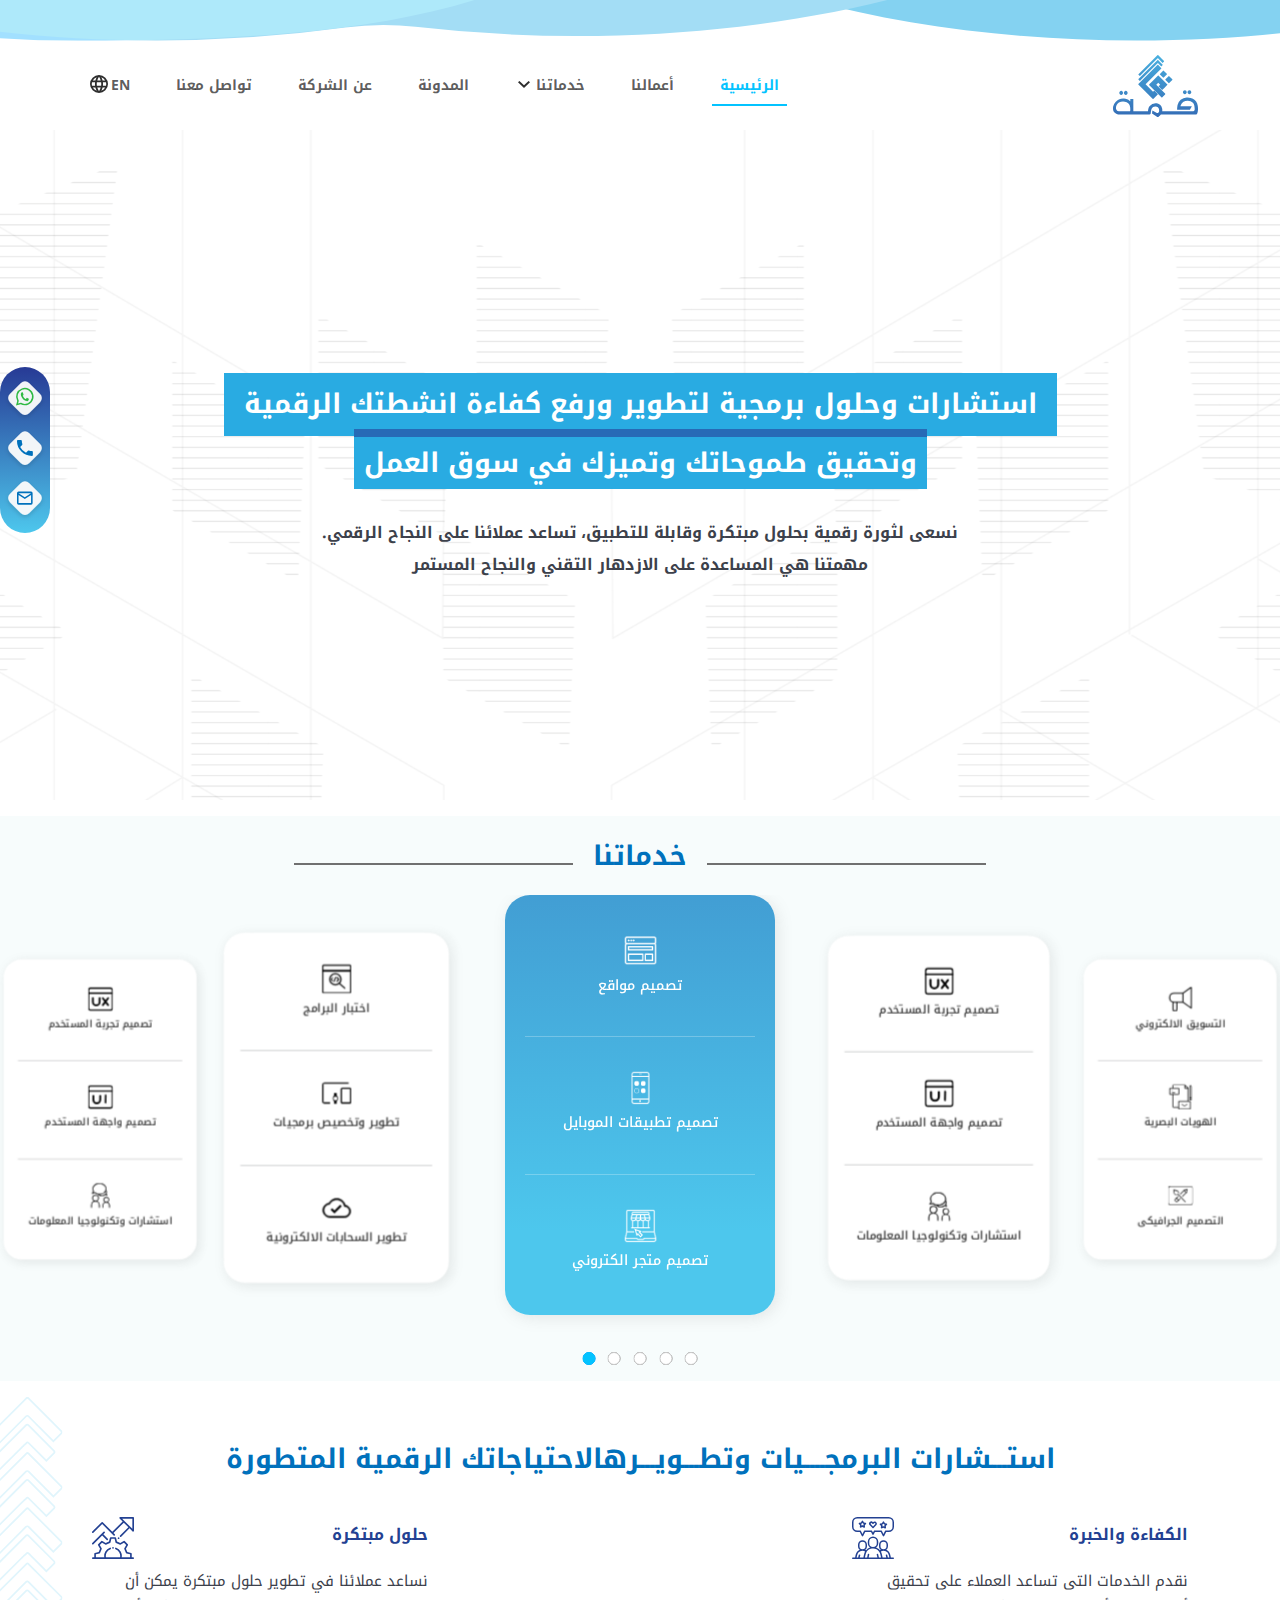
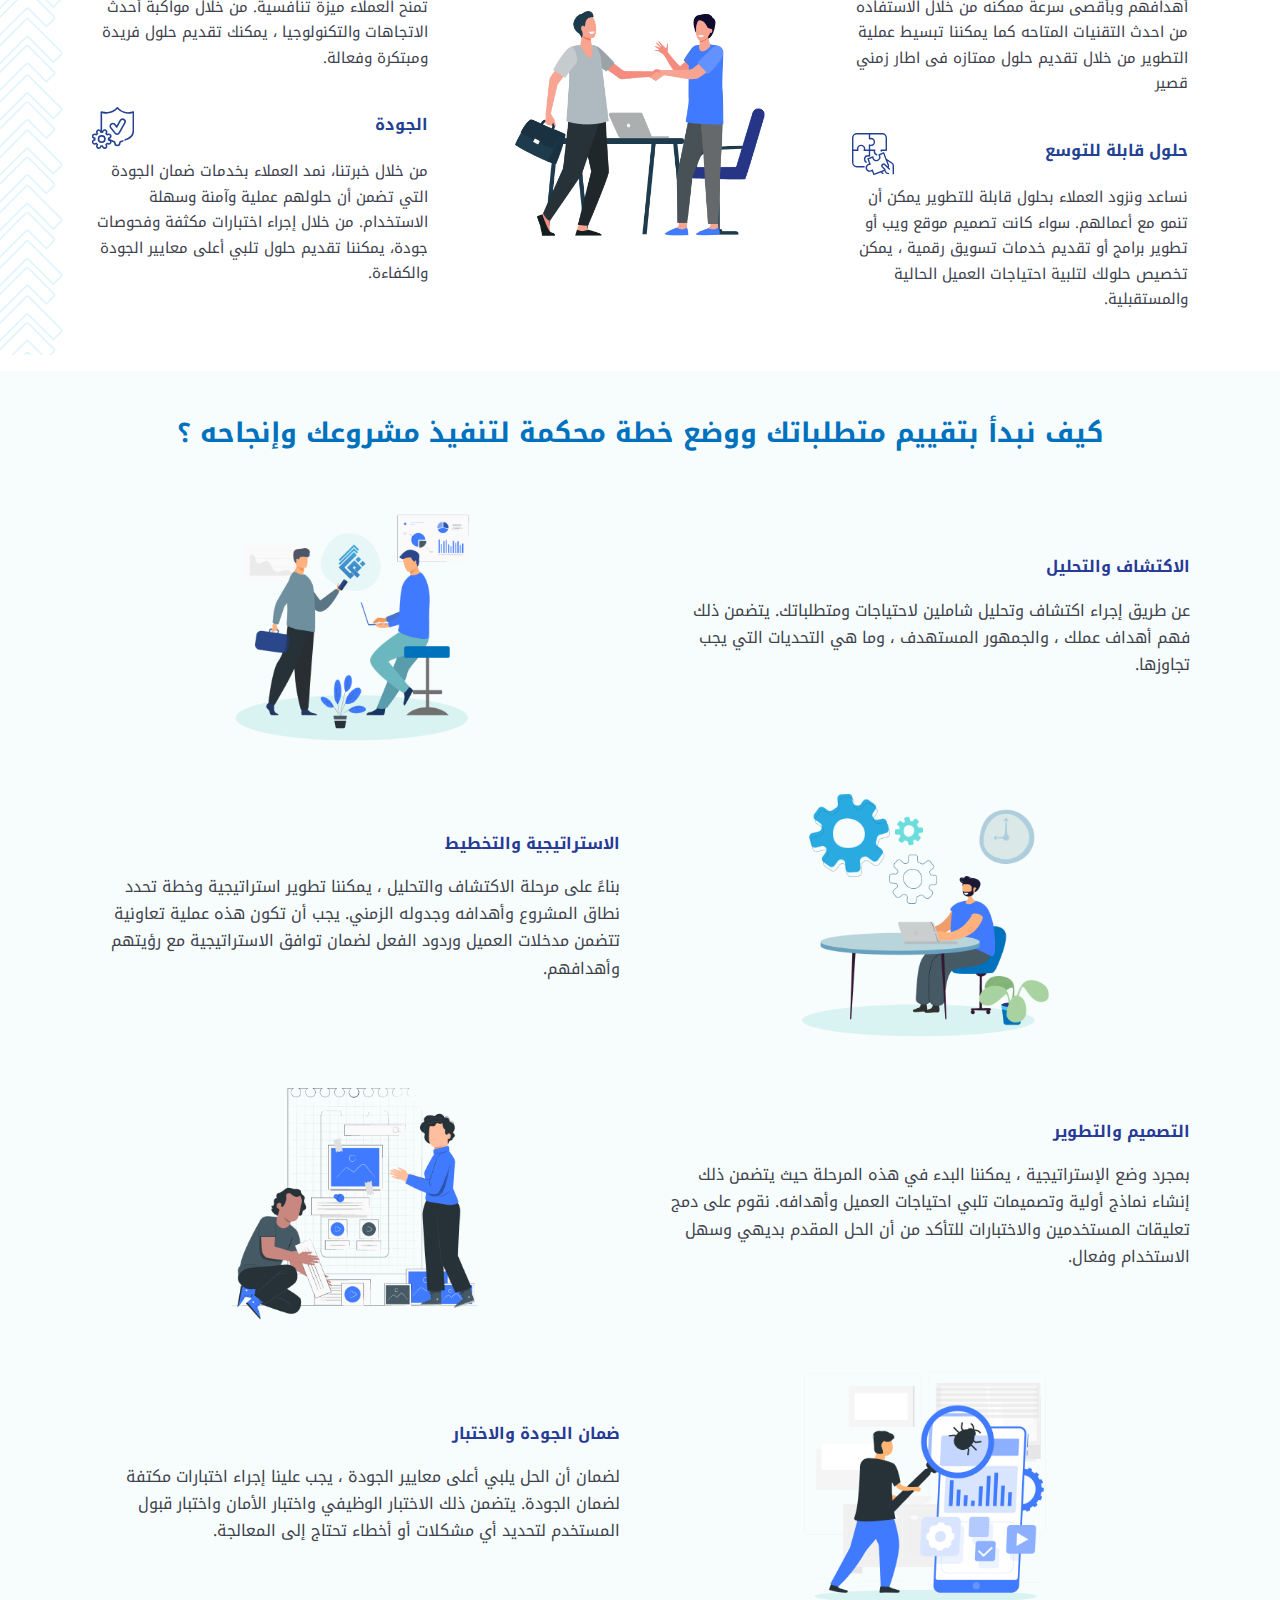
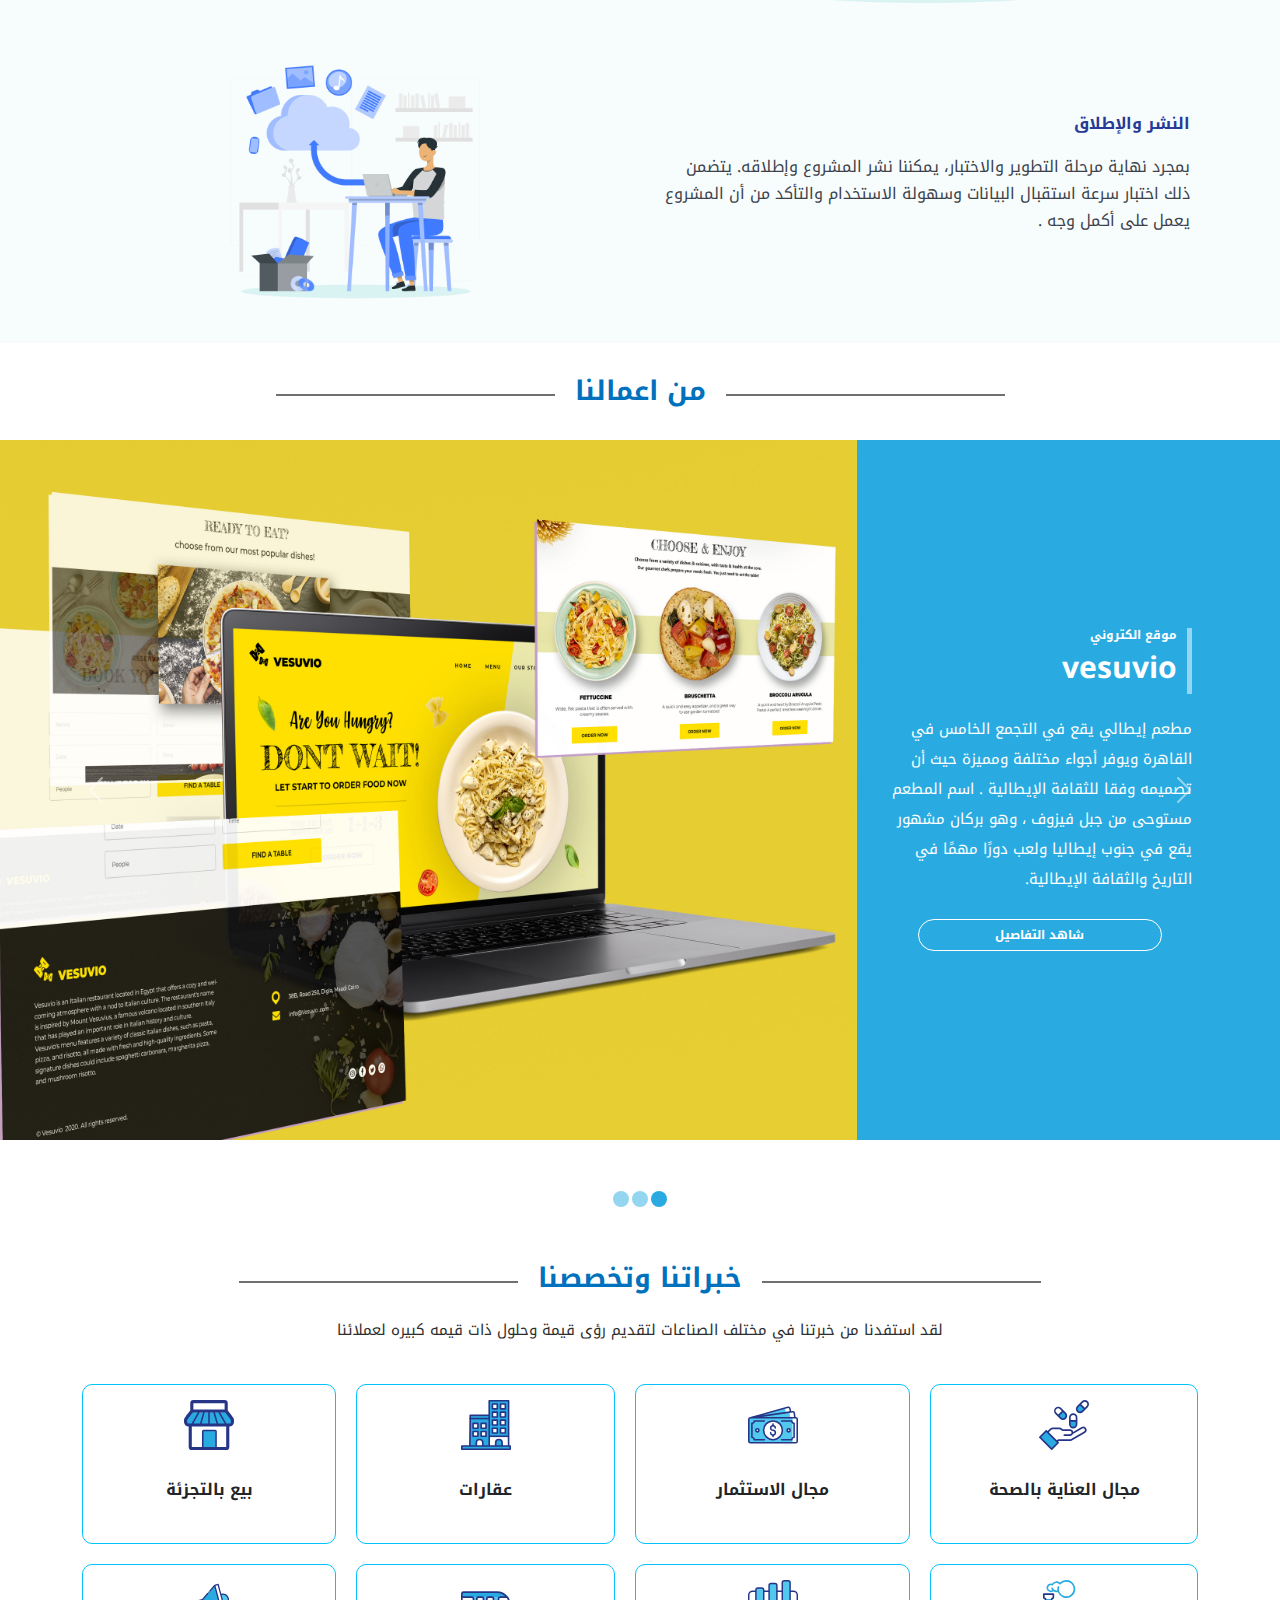
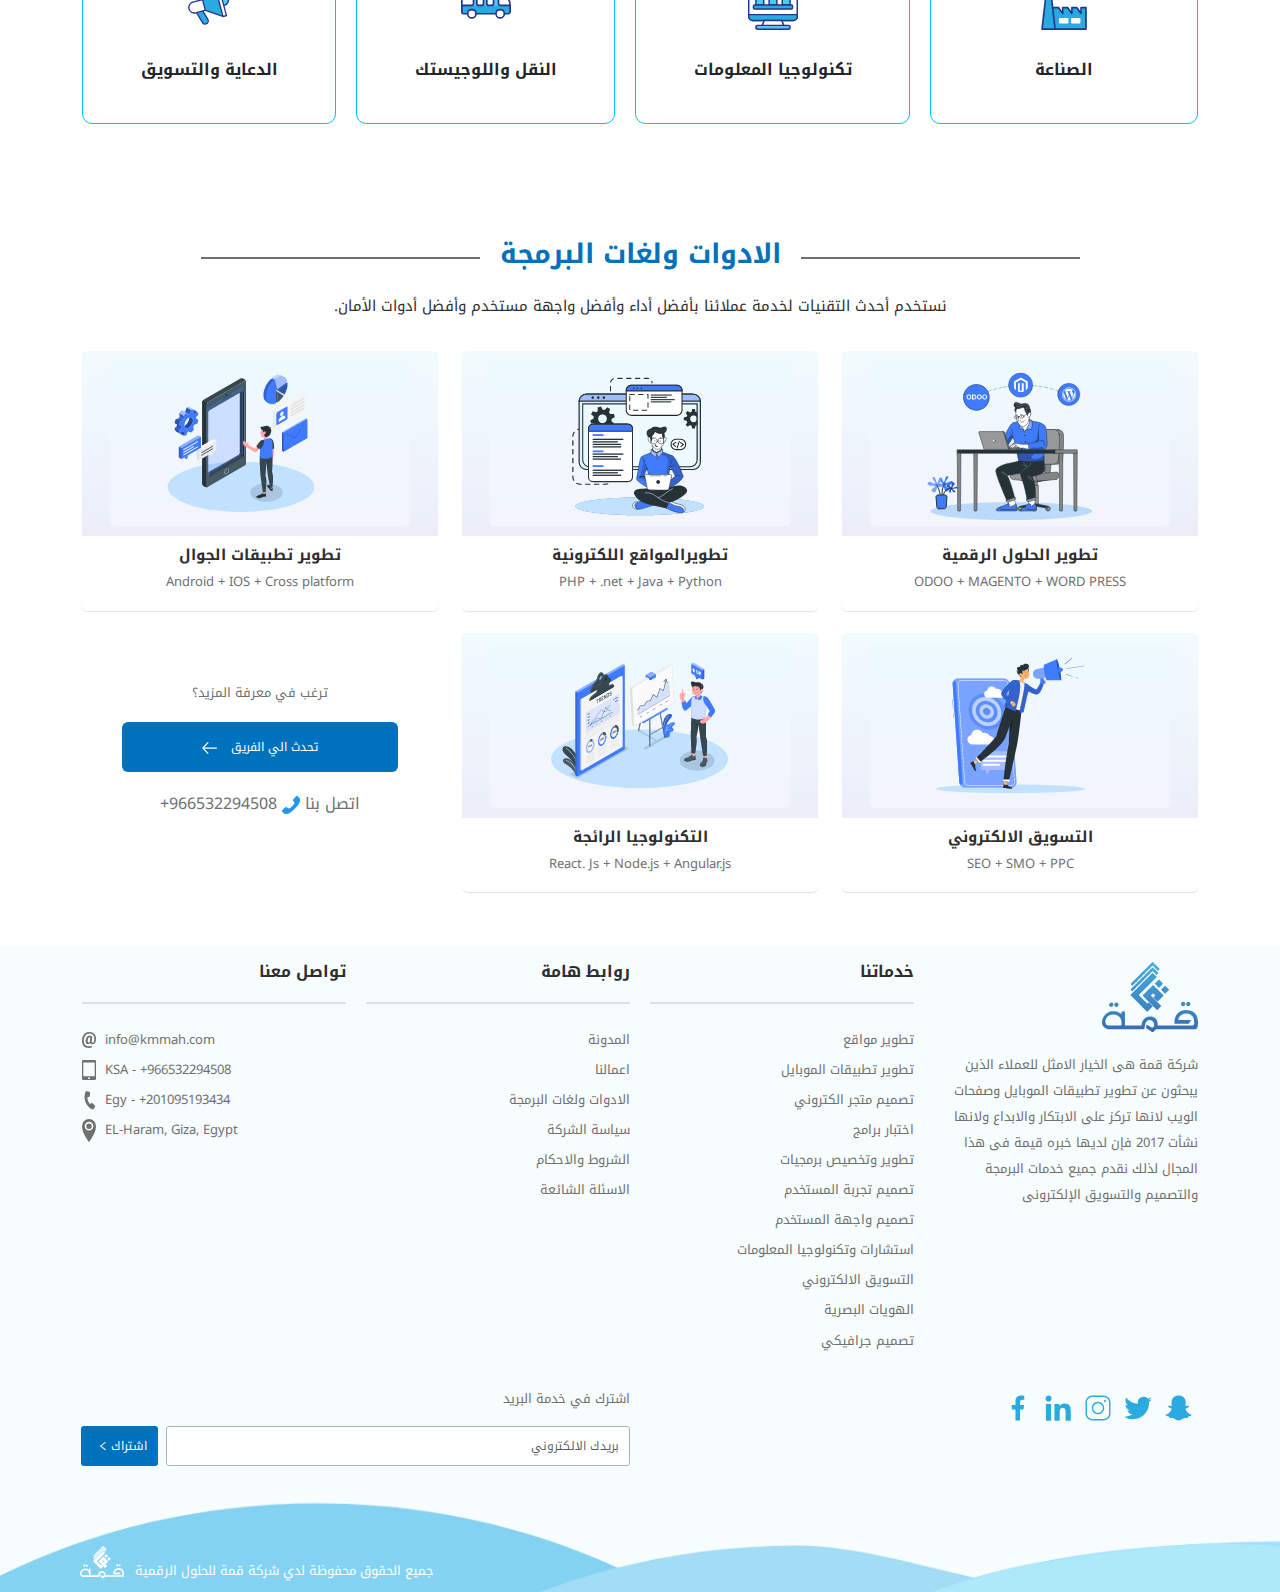
==== index.html @ 51a79179 "new repo" ====
<!-- @format -->

<!DOCTYPE html>
<html lang="ar">
  <head>
    <meta charset="UTF-8" />
    <meta http-equiv="X-UA-Compatible" content="IE=edge" />
    <meta name="viewport" content="width=device-width, initial-scale=1.0" />

    <!-- Bootstrap -->
    <link rel="stylesheet" href="./css/bootstrap.min.css" />

    <!-- Custom Classes -->
    <link rel="stylesheet" href="./css/classes.css" />

    <!-- index css File -->
    <link rel="stylesheet" href="./css/index.css" />

    <!-- Title Icon -->
    <link rel="icon" href="./assets/general/fav-icon.svg" />
    <title>قمة للحلول الرقمية</title>
  </head>
  <body>

    

    <!-- Start Top nav img -->
    <section class="top-nav-img fixed-top"></section>
    <!-- End Top nav img -->

    <!-- Start Navbar -->
    <nav class="navbar navbar-expand-lg fixed-top">
      <div class="container">
        <a class="navbar-brand text-center" href="#">
          <img
            class=""
            src="./assets/general/nav-footer/nav-logo.svg"
            alt="logo"
          />
        </a>
        <button
          class="navbar-toggler"
          type="button"
          data-bs-toggle="collapse"
          data-bs-target="#myNav"
          aria-controls="myNav"
          aria-expanded="false"
          aria-label="Toggle navigation"
        >
          <img
            src="./assets/general/nav-footer/toggler.svg"
            alt="toggler"
          />
        </button>
        <div class="collapse navbar-collapse" id="myNav">
          <div class="close-nav">
            <div class="img">
              

            </div>
          </div>
          <ul class="navbar-nav me-auto mb-2 mb-lg-0">
            <li class="nav-item">
              <a class="nav-link active" aria-current="page" href="#"
                >الرئيسية</a
              >
            </li>
            <li class="nav-item">
              <a class="nav-link" href="">أعمالنا </a>
            </li>
            <li class="nav-item dropdown" data-bs-toggle="dropdown">
              <a class="nav-link ser drop-link" href="#"
                >خدماتنا
                <div class="img">

                </div>
               
              </a>
              <div class="dropdown-menu">
                <div class="dropdown-container">
                  <div class="drop-info">
                    <h3>
                      تشـمل خدماتـنا عملية التطــوير كامـــلة وتلــــبي متطلبات
                      العـمل المختلفة
                    </h3>
                  </div>
                  <ul class="list-unstyled">
                    <li>
                      <a
                       
                        href="./pages/web-design.html"
                        class="go-to-page"
                      >
                        <img src="./assets/home-page/serv-icon-svg/web-design.svg" alt="web design">
                        <h6>تطوير مواقع</h6>
                      </a>
                    </li>
                    <li>
                      <a href="./pages/mobile-application-development.html" target="_self" class="go-to-page">
                        <img src="./assets/home-page/serv-icon-svg/mobile-develop.svg" alt="mobile">
                        <h6>تطوير تطبيقات جوال</h6>
                      </a>
                    </li>
                    <li>
                      <a href="#" class="go-to-page">
                        <img src="./assets/home-page/serv-icon-svg/ecommarce.svg" alt="commerce">
                        <h6>تصميم متجر الكتروني</h6>
                      </a>
                    </li>
                    <li>
                      <a href="#" class="go-to-page">
                        <img src="./assets/home-page/serv-icon-svg/test-program.svg" alt="program tester">
                        <h6>اختبارالبرامج</h6>
                      </a>
                    </li>
                    <li>
                      <a href="#" class="go-to-page">
                        <img src="./assets/home-page/serv-icon-svg/develop-custmize.svg" alt="develop-customize">
                        <h6>تطوير وتخصيص برمجيات</h6>
                      </a>
                    </li>
                    <li>
                      <a href="#" class="go-to-page">
                        <img src="./assets/home-page/serv-icon-svg/ux.svg" alt="ux">
                        
                        <h6>تصميم تجربة المستخدم</h6>
                      </a>
                    </li>
                  </ul>
                  <ul class="list-unstyled">
                    <li>
                      <a href="#" class="go-to-page">
                        <img src="./assets/home-page/serv-icon-svg/ui.svg" alt="ui">
                        
                        <h6>تصميم واجهة المستخدم</h6>
                      </a>
                    </li>
                    <li>
                      <a href="#" class="go-to-page">
                        <img src="./assets/home-page/serv-icon-svg/tech-inform.svg" alt="tech-inform">
                        
                        <h6>استشارات وتكنولوجيا المعلومات</h6>
                      </a>
                    </li>
                    <li>
                      <a
                    
                        href="./pages/marketing-services.html"
                        class="go-to-page"
                      >
                        <img src="./assets/home-page/serv-icon-svg/marketing.svg" alt="marketing">
                        
                        <h6>التسويق الالكتروني</h6>
                      </a>
                    </li>
                    <li>
                      <a href="#" class="go-to-page">
                        <img src="./assets/home-page/serv-icon-svg/visual-identity.svg" alt="visual-identity">
                        
                        <h6>الهوية البصرية</h6>
                      </a>
                    </li>
                    <li>
                      <a
                      
                        class="go-to-page"
                        href="./pages/graphic-design.html"
                      >
                        <img src="./assets/home-page/serv-icon-svg/graphic-design.svg" alt="graphic-desg">
                        
                        <h6>تصميم جرافيكى</h6>
                      </a>
                    </li>
                    <li class="ask-us-dropdown">
                      <h6>لم اجد ما اريد!</h6>
                      <a
                        class="ask-us-dropdown-btn"
                        href="mailto: abc@example.com"
                        >اسالنا
                        
                         
                        <img src="./assets/home-page/our-serv-section/arrow-ask-us.png" alt="arrow-ask-us">
                      </a>
                    </li>
                  </ul>
                </div>
              </div>
            </li>
            <li class="nav-item">
              <a class="nav-link" href="#">المدونة</a>
            </li>
            <li class="nav-item">
              <a class="nav-link" href="#">عن الشركة </a>
            </li>
            <li class="nav-item">
              <a class="nav-link" href="#">تواصل معنا</a>
            </li>
            <li class="nav-item">
              <a class="nav-link lang-icon" href="#"
                >EN
                <div class="img">

                </div>
                
              </a>
            </li>
          </ul>
        </div>
      </div>
    </nav>
    <!-- End Navbar -->

    <!-- Start Contact Fixed Box -->
    <div class="contact-box">
      <div class="whatsapp">
        <a href="https://wa.me/123456789012">
          <img
            src="./assets/fixed-contact-box/whattsapp.svg"
            alt="Whatsapp"
            
          />
        </a>
      </div>
      <div class="phone">
        <a href="tel:5551234567">
          <img
            src="./assets/fixed-contact-box/call.svg"
            alt="Call"
            srcset=""
          />
        </a>
      </div>
      <div class="email">
        <a href="mailto: abc@example.com"
          ><img
            src="./assets/fixed-contact-box/email.svg"
            alt="email"
            srcset=""
        /></a>
      </div>
    </div>
    <!-- End Contact Fixed Box -->

    <!-- Start Header -->
    <header class="home-page-header">
      <div class="container">
        <div class="header-text">
          <!-- For large Screen -->
          <div class="large d-none d-lg-block">
            <h1 class="page-title-up">
              استشارات وحلول برمجية لتطوير ورفع كفاءة انشطتك الرقمية
            </h1>
            <h2 class="page-title-down">وتحقيق طموحاتك وتميزك في سوق العمل</h2>
          </div>

          <!-- For medium Screen -->
          <div class="mediume d-md-block d-lg-none d-sm-none">
            <h1 class="page-title-up">استشارات وحلول برمجية</h1>
            <h2 class="page-title-down">لتطوير ورفع كفاءة انشطتك</h2>
            <h3 class="page-title-down">الرقمية وتحقيق طموحاتك</h3>
            <h3 class="page-title-down">وتميزك في سوق العمل</h3>
          </div>
          <!-- For Mobile -->
          <div class="mobile d-md-none d-lg-none d-sm-block">
            <h1 class="page-title-up">استشارات وحلول برمجية</h1>
            <h2 class="page-title-down">لتطوير ورفع كفاءة انشطتك</h2>
            <h3 class="page-title-down">الرقمية وتحقيق طموحاتك</h3>
            <h3 class="page-title-down">وتميزك في سوق العمل</h3>
          </div>

          <p class="lead bold">
            نسعى لثورة رقمية بحلول مبتكرة وقابلة للتطبيق، تساعد عملائنا على
            النجاح الرقمي. مهمتنا هي المساعدة على الازدهار التقني والنجاح
            المستمر
          </p>
        </div>
      </div>
    </header>
    <!-- End Header -->

    <!-- Start Our Services -->
    <section class="our-services py-3 my-3">
      <div class="container">
        <div class="section-title-with-line py-2">
          <div></div>
          <h2>خدماتنا</h2>
          <div></div>
        </div>
      </div>
      <div class="slider-body">
        <div class="slid-container">
          <input type="radio" name="slider" class="bolits" id="s1" checked />
          <input type="radio" name="slider" class="bolits" id="s2" />
          <input type="radio" name="slider" class="bolits" id="s3" />
          <input type="radio" name="slider" class="bolits" id="s4" />
          <input type="radio" name="slider" class="bolits" id="s5" />

          <div class="cards">
            <label for="s1" id="slide1">
              <div class="card">
                <div class="slider-item">
                  <div class="slider-box text-center">
                    <div class="box-item">
                      <div class="img">
                        <img src="./assets/home-page/serv-icon-svg/web-design.svg" alt="web-design"/>
                      </div>
                      <div class="img active">
                        <img src="./assets/home-page/our-serv-section/white/web-des.png" alt="web-design"/>
                      </div>

                      <h5>تصميم مواقع</h5>
                    </div>
                    <hr />
                    <div class="box-item">
                      <div class="img">
                        <img src="./assets/home-page/serv-icon-svg/mobile-develop.svg" alt="mobile-develop"/>
                      </div>
                      <div class="img active">
                        <img src="./assets/home-page/our-serv-section/white/mobile-dev.png" alt="mobile-develop"/>
                      </div>
                      <h5>تصميم تطبيقات الموبايل</h5>
                    </div>
                    <hr />
                    <div class="box-item">
                      <div class="img">
                        <img src="./assets/home-page/serv-icon-svg/ecommarce.svg" alt="ecommarce"/>
                      </div>
                      <div class="img active">
                        <img src="./assets/home-page/our-serv-section/white/ecommrace.png" alt="ecommarce"/>
                      </div>
                      <h5>تصميم متجر الكتروني</h5>
                    </div>
                  </div>
                </div>
              </div>
            </label>

            <label for="s2" id="slide2">
              <div class="card">
                <div class="slider-item">
                  <div class="slider-box text-center">
                    <div class="box-item">
                      <div class="img">
                        <img src="./assets/home-page/serv-icon-svg/ux.svg" alt="ux"/>
                      </div>
                      <div class="img active">
                        <img src="./assets/home-page/our-serv-section/white/ux.png" alt="ux"/>
                      </div>
                      <h5>تصميم تجربة المستخدم</h5>
                    </div>
                    <hr />
                    <div class="box-item">
                      <div class="img">
                        <img src="./assets/home-page/serv-icon-svg/ui.svg" alt="ui"/>
                      </div>
                      <div class="img active">
                        <img src="./assets/home-page/our-serv-section/white/ui.png" alt="ui"/>
                      </div>
                      <h5>تصميم واجهة المستخدم</h5>
                    </div>
                    <hr />
                    <div class="box-item">
                      <div class="img">
                        <img src="./assets/home-page/serv-icon-svg/tech-inform.svg" alt="tech-inform"/>
                      </div>
                      <div class="img active">
                        <img src="./assets/home-page/our-serv-section/white/tech-info.png" alt="tech-inform"/>
                      </div>

                      <h5>استشارات وتكنولوجيا المعلومات</h5>
                    </div>
                  </div>
                </div>
              </div>
            </label>

            <label for="s3" id="slide3">
              <div class="card">
                <div class="slider-item">
                  <div class="slider-box text-center">
                    <div class="box-item">
                      <div class="img">
                        <img src="./assets/home-page/serv-icon-svg/marketing.svg" alt="marketing"/>
                      </div>
                      <div class="img active">
                        <img src="./assets/home-page/our-serv-section/white//marketing.png" alt="marketing"/>
                      </div>
                      <h5>التسويق الالكتروني</h5>
                    </div>
                    <hr />
                    <div class="box-item">
                      <div class="img">
                        <img src="./assets/home-page/serv-icon-svg/visual-identity.svg" alt="visual-identity"/>
                      </div>
                      <div class="img active">
                        <img src="./assets/home-page/our-serv-section/white/visual-indnty.png" alt="visual-identity"/>
                      </div>
                      <h5>الهويات البصرية</h5>
                    </div>
                    <hr />
                    <div class="box-item">
                      <div class="img">
                        <img src="./assets/home-page/serv-icon-svg/graphic-design.svg" alt="graphic-desg"/>
                      </div>
                      <div class="img active">
                        <img src="./assets/home-page/our-serv-section/white/graphic.png" alt="graphic-desg"/>
                      </div>
                      <h5>التصميم الجرافيكى</h5>
                    </div>
                  </div>
                </div>
              </div>
            </label>

            <label for="s4" id="slide4">
              <div class="card">
                <div class="slider-item">
                  <div class="slider-box text-center">
                    <div class="box-item">
                      <div class="img">
                        <img src="./assets/home-page/serv-icon-svg/ux.svg" alt="ux"/>
                      </div>
                      <div class="img active">
                        <img src="./assets/home-page/our-serv-section/white/ux.png" alt="ux"/>
                      </div>
                      <h5>تصميم تجربة المستخدم</h5>
                    </div>
                    <hr />
                    <div class="box-item">
                      <div class="img">
                        <img src="./assets/home-page/serv-icon-svg/ui.svg" alt="ui"/>
                      </div>
                      <div class="img active">
                        <img src="./assets/home-page/our-serv-section/white/ui.png" alt="ui"/>
                      </div>
                      <h5>تصميم واجهة المستخدم</h5>
                    </div>
                    <hr />
                    <div class="box-item">
                      <div class="img">
                        <img src="./assets/home-page/serv-icon-svg/tech-inform.svg" alt="tech-inform"/>
                      </div>
                      <div class="img active">
                        <img src="./assets/home-page/our-serv-section/white/tech-info.png" alt="tech-inform"/>
                      </div>

                      <h5>استشارات وتكنولوجيا المعلومات</h5>
                    </div>
                  </div>
                </div>
              </div>
            </label>

            <label for="s5" id="slide5">
              <div class="card">
                <div class="slider-item">
                  <div class="slider-box text-center">
                    <div class="box-item">
                      <div class="img">
                        <img src="./assets/home-page/serv-icon-svg/test-program.svg" alt="test-program"/>
                      </div>
                      <div class="img active">
                        <img src="./assets/home-page/our-serv-section/white/test-program.png" alt="test-program"/>
                      </div>

                      <h5>اختبار البرامج</h5>
                    </div>
                    <hr />
                    <div class="box-item">
                      <div class="img">
                        <img src="./assets/home-page/serv-icon-svg/develop-custmize.svg" alt="develop-custmize"/>
                      </div>
                      <div class="img active">
                        <img src="./assets/home-page/our-serv-section/white/develop-customize.png" alt="develop-custmize"/>
                      </div>
                      <h5>تطوير وتخصيص برمجيات</h5>
                    </div>
                    <hr />
                    <div class="box-item">
                      <div class="img">
                        <img src="./assets/home-page/serv-icon-svg/cloud.svg" alt="cloud"/>
                      </div>
                      <div class="img active">
                        <img src="./assets/home-page/our-serv-section/white/cloud.png" alt="cloud"/>
                      </div>
                      <h5>تطوير السحابات الالكترونية </h5>
                    </div>
                  </div>
                </div>
              </div>
            </label>
          </div>
        </div>
      </div>
      <!-- End Slider -->
    </section>
    <!-- End Our Services -->

    <!--Start Software Development -->
    <section class="software-development py-3 my-3">
      <div class="container">
        <h2 class="section-title">
          استـــشارات البرمجــــيات وتطـــويـــرهالاحتياجاتك الرقمية المتطورة
        </h2>
        <div class="row">
          <div class="col-sm-12 col-lg-4">
            <div class="soft-dev-boxes">
              <div class="title-icon">
                <h6>الكفاءة والخبرة</h6>
                <img
                  src="./assets/home-page/software-development-section/experience.svg"
                  alt="Experience"
                />
              </div>
              <p class="soft-dev-desc">
                نقدم الخدمات التى تساعد العملاء على تحقيق أهدافهم وبأقصى سرعة
                ممكنه من خلال الاستفاده من احدث التقنيات المتاحه كما يمكننا
                تبسيط عملية التطوير من خلال تقديم حلول ممتازه فى اطار زمني قصير
              </p>
            </div>
            <div class="soft-dev-boxes">
              <div class="title-icon">
                <h6>حلول قابلة للتوسع</h6>
                <img
                  src="./assets/home-page/software-development-section/scalable-solutions.svg"
                  alt="scalable-solutions"
                />
              </div>
              <p class="soft-dev-desc">
                نساعد ونزود العملاء بحلول قابلة للتطوير يمكن أن تنمو مع أعمالهم.
                سواء كانت تصميم موقع ويب أو تطوير برامج أو تقديم خدمات تسويق
                رقمية ، يمكن تخصيص حلولك لتلبية احتياجات العميل الحالية
                والمستقبلية.
              </p>
            </div>
          </div>

          <div class="col-sm-12 col-lg-4 d-flex align-items-center">
            <div class="soft-dev-img text-center">
              <img
                class="w-100"
                src="./assets/home-page/software-development-section/hero-sction.png "
                alt="hero-sction"
              />
            </div>
          </div>

          <div class="col-sm-12 col-lg-4">
            <div class="soft-dev-boxes">
              <div class="title-icon">
                <h6>حلول مبتكرة</h6>
                <img
                  src="./assets/home-page/software-development-section/innovative-solutions.svg"
                  alt="innovative-solutions"
                />
              </div>
              <p class="soft-dev-desc">
                نساعد عملائنا في تطوير حلول مبتكرة يمكن أن تمنح العملاء ميزة
                تنافسية. من خلال مواكبة أحدث الاتجاهات والتكنولوجيا ، يمكنك
                تقديم حلول فريدة ومبتكرة وفعالة.
              </p>
            </div>
            <div class="soft-dev-boxes">
              <div class="title-icon">
                <h6>الجودة</h6>
                <img
                  src="./assets/home-page/software-development-section/quality.svg"
                  alt="quality"
                />
              </div>
              <p class="soft-dev-desc">
                من خلال خبرتنا، نمد العملاء بخدمات ضمان الجودة التي تضمن أن
                حلولهم عملية وآمنة وسهلة الاستخدام. من خلال إجراء اختبارات مكثفة
                وفحوصات جودة، يمكننا تقديم حلول تلبي أعلى معايير الجودة
                والكفاءة.
              </p>
            </div>
          </div>
        </div>
      </div>
    </section>

    <!--End Software Development -->

    <!-- Start How We Work -->
    <section class="how-we-work py-3 my-3">
      <div class="container">
        <h2 class="section-title">
          كيف نبدأ بتقييم متطلباتك ووضع خطة محكمة لتنفيذ مشروعك وإنجاحه ؟
        </h2>
        <div class="row">
          <div class="col-sm-12 col-lg-6">
            <div class="how-work-desc">
              <h6>الاكتشاف والتحليل</h6>
              <p>
                عن طريق إجراء اكتشاف وتحليل شاملين لاحتياجات ومتطلباتك. يتضمن
                ذلك فهم أهداف عملك ، والجمهور المستهدف ، وما هي التحديات التي
                يجب تجاوزها.
              </p>
            </div>
          </div>
          <div class="col-sm-12 col-lg-6">
            <div class="how-work-img">
              <img
                src="./assets/home-page/how-we-work-section/discovery-analysis.png"
                alt="discovery-analysis"
              />
            </div>
          </div>
        </div>
        
        <div class="row">
          <div class="col-sm-12 col-lg-6">
            <div class="how-work-img">
              <img
                src="./assets/home-page/how-we-work-section/strategy-planning.png"
                alt="strategy-planning"
              />
            </div>
          </div>
          <div class="col-sm-12 col-lg-6">
            <div class="how-work-desc">
              <h6>الاستراتيجية والتخطيط</h6>
              <p>
                بناءً على مرحلة الاكتشاف والتحليل ، يمكننا تطوير استراتيجية وخطة
                تحدد نطاق المشروع وأهدافه وجدوله الزمني. يجب أن تكون هذه عملية
                تعاونية تتضمن مدخلات العميل وردود الفعل لضمان توافق الاستراتيجية
                مع رؤيتهم وأهدافهم.
              </p>
            </div>
          </div>
        </div>

        <div class="row">
          <div class="col-sm-12 col-lg-6">
            <div class="how-work-desc">
              <h6>التصميم والتطوير</h6>
              <p>
                بمجرد وضع الإستراتيجية ، يمكننا البدء في هذه المرحلة حيث يتضمن
                ذلك إنشاء نماذج أولية وتصميمات تلبي احتياجات العميل وأهدافه.
                نقوم على دمج تعليقات المستخدمين والاختبارات للتأكد من أن الحل
                المقدم بديهي وسهل الاستخدام وفعال.
              </p>
            </div>
          </div>
          <div class="col-sm-12 col-lg-6">
            <div class="how-work-img">
              <img src="./assets/home-page/how-we-work-section/design-development.png" alt="design-development" />
            </div>
          </div>
        </div>

        <div class="row">
          <div class="col-sm-12 col-lg-6">
            <div class="how-work-img">
              <img
                src="./assets/home-page/how-we-work-section/quality-experience.png"
                alt="quality-experience"
              />
            </div>
          </div>
          <div class="col-sm-12 col-lg-6">
            <div class="how-work-desc">
              <h6>ضمان الجودة والاختبار</h6>
              <p>
                لضمان أن الحل يلبي أعلى معايير الجودة ، يجب علينا إجراء اختبارات
                مكتفة لضمان الجودة. يتضمن ذلك الاختبار الوظيفي واختبار الأمان
                واختبار قبول المستخدم لتحديد أي مشكلات أو أخطاء تحتاج إلى
                المعالجة.
              </p>
            </div>
          </div>
        </div>

        <div class="row">
          <div class="col-sm-12 col-lg-6">
            <div class="how-work-desc">
              <h6>النشر والإطلاق</h6>
              <p>
                بمجرد نهاية مرحلة التطوير والاختبار، يمكننا نشر المشروع وإطلاقه.
                يتضمن ذلك اختبار سرعة استقبال البيانات وسهولة الاستخدام والتأكد
                من أن المشروع يعمل على أكمل وجه .
              </p>
            </div>
          </div>
          <div class="col-sm-12 col-lg-6">
            <div class="how-work-img">
              <img src="./assets/home-page/how-we-work-section/deployment-launch.png" alt="deployment-launch" />
            </div>
          </div>
        </div>
      </div>
    </section>
    <!-- End How We Work -->

    <!-- start Our Work -->
    <section class="our-work py-3 mt-3 mb-5">
      <div class="container">
        <div class="section-title-with-line mb-4">
          <div></div>
          <h2>من اعمالنا</h2>
          <div></div>
        </div>
      </div>

      <!-- Start Slider -->

      <div class="container-fluid">
        <div
          id="carousel-id"
          class="carousel slide"
          data-bs-ride="carousel"
        >
          <!-- carousel -->
          <div class="carousel-indicators">
            <button
              type="button"
              data-bs-target="#carousel-id"
              data-bs-slide-to="0"
              class="active"
              aria-current="true"
              aria-label="Slide 1"
            ></button>
            <button
              type="button"
              data-bs-target="#carousel-id"
              data-bs-slide-to="1"
              aria-label="Slide 2"
            ></button>
            <button
              type="button"
              data-bs-target="#carousel-id"
              data-bs-slide-to="2"
              aria-label="Slide 3"
            ></button>
          </div>
          <div class="carousel-inner">
            <div class="carousel-item active" data-bs-interval="5000">
              <div class="row">
                <div class="col-lg-4">
                  <div class="our-work-desc">
                    <div class="desc-top">
                      <h6 class="category">موقع الكتروني</h6>
                      <h5>vesuvio</h5>
                    </div>

                    <div class="desc-bottom">
                      <h5>vesuvio</h5>
                      <p>
                        مطعم إيطالي يقع في التجمع الخامس في القاهرة ويوفر أجواء
                        مختلفة ومميزة حيث أن تصميمه وفقا للثقافة الإيطالية . اسم
                        المطعم مستوحى من جبل فيزوف ، وهو بركان مشهور يقع في جنوب
                        إيطاليا ولعب دورًا مهمًا في التاريخ والثقافة الإيطالية.
                      </p>
                      <a href="#">شاهد التفاصيل</a>
                    </div>
                  </div>
                </div>
                <div class="col-lg-8">
                  <div class="our-work-img one">
                   
                  </div>
                </div>
              </div>
            </div>

            <div class="carousel-item" data-bs-interval="5000">
              <div class="row">
                <div class="col-lg-4">
                  <div class="our-work-desc">
                    <div class="desc-top">
                      <h6 class="category">تطبيق جوال</h6>
                      <h5>Trakmate</h5>
                    </div>

                    <div class="desc-bottom">
                      <h5>Trakmate</h5>
                      <p>
                        يضــــم التطبيق 26 خدمة تفاعلـــية، إذ يقـدم
                        المعلــــومات الكافية ليستخدم الزائر مختلف وسائل النقل
                        العامة، مثل المترو والقطار والباص ووسائل النقل البحرية
                        بكل سهولة
                      </p>
                      <a href="#">شاهد التفاصيل</a>
                    </div>
                  </div>
                </div>
                <div class="col-lg-8">
                  <div class="our-work-img tow"></div>
                </div>
              </div>
            </div>
            <div class="carousel-item" data-bs-interval="5000">
              <div class="row">
                <div class="col-lg-4">
                  <div class="our-work-desc">
                    <div class="desc-top">
                      <h6 class="category">تطبيق جوال</h6>
                      <h5>Ta3lam</h5>
                    </div>

                    <div class="desc-bottom">
                      <h5>Ta3lam</h5>
                      <p>
                        يعتبر التطبيق منصة تفاعلية بين الطلاب والمدرسين، حيث
                        يسمح بحفظ الدروس والواجبات والاختبارات عبر الخدمات
                        السحابية، ومن ثم إتاحتها للمستخدم في أي وقت ومكان
                      </p>
                      <a href="#">شاهد التفاصيل</a>
                    </div>
                  </div>
                </div>
                <div class="col-lg-8">
                  <div class="our-work-img three"></div>
                </div>
              </div>
            </div>
          </div>
          <button class="carousel-control-prev" type="button" data-bs-target="#carousel-id" data-bs-slide="prev">
    <span class="carousel-control-prev-icon" aria-hidden="true"></span>
    <span class="visually-hidden">Previous</span>
  </button>
  <button class="carousel-control-next" type="button" data-bs-target="#carousel-id" data-bs-slide="next">
    <span class="carousel-control-next-icon" aria-hidden="true"></span>
    <span class="visually-hidden">Next</span>
  </button>
        </div>
      </div>

      <!-- End Slider -->
    </section>
    <!-- End Our Work -->

    <!-- Start Our Experience -->
    <section class="our-experience py-3 my-3">
      <div class="container">
        <div class="section-title-with-line py-2">
          <div></div>
          <h2>خبراتنا وتخصصنا</h2>
          <div></div>
        </div>
        <div class="section-desc my-2">
          <p>
            لقد استفدنا من خبرتنا في مختلف الصناعات لتقديم رؤى قيمة وحلول ذات
            قيمه كبيره لعملائنا
          </p>
        </div>

        <div class="exper-box-container py-4">
          <div class="exper-box">
            <div class="exp-box-icon">
              <img
                src="./assets/home-page/our-experinanc-section/1.svg"
                alt="image one"
              />
            </div>
            <h5 class="exp-box-title">مجال العناية بالصحة</h5>
          </div>

          <div class="exper-box">
            <div class="exp-box-icon">
              <img
                src="./assets/home-page/our-experinanc-section/2.svg"
                alt="banknote"
              />
            </div>
            <h5 class="exp-box-title">مجال الاستثمار</h5>
          </div>

          <div class="exper-box">
            <div class="exp-box-icon">
              <img
                src="./assets/home-page/our-experinanc-section/3.svg"
                alt="image three"
              />
            </div>
            <h5 class="exp-box-title">عقارات</h5>
          </div>

          <div class="exper-box">
            <div class="exp-box-icon">
              <img
                src="./assets/home-page/our-experinanc-section/4.svg "
                alt="image four"
              />
            </div>
            <h5 class="exp-box-title">بيع بالتجزئة</h5>
          </div>

          <div class="exper-box">
            <div class="exp-box-icon">
              <img
                src="./assets/home-page/our-experinanc-section/5.svg "
                alt="image five"
              />
            </div>
            <h5 class="exp-box-title">الصناعة</h5>
          </div>

          <div class="exper-box">
            <div class="exp-box-icon">
              <img
                src="./assets/home-page/our-experinanc-section/6.svg "
                alt="image six"
              />
            </div>
            <h5 class="exp-box-title">تكنولوجيا المعلومات</h5>
          </div>

          <div class="exper-box">
            <div class="exp-box-icon">
              <img
                src="./assets/home-page/our-experinanc-section/7.svg "
                alt="bus-car"
              />
            </div>
            <h5 class="exp-box-title">النقل واللوجيستك</h5>
          </div>

          <div class="exper-box">
            <div class="exp-box-icon">
              <img
                src="./assets/home-page/our-experinanc-section/8.svg "
                alt="gaphone_speaker"
              />
            </div>
            <h5 class="exp-box-title">الدعاية والتسويق</h5>
          </div>
        </div>
      </div>
      </section>
    <!-- End Our Experience -->

    <!-- Start Tools And Langu -->
    <section class="tools-lang py-3 my-3">
      <div class="container">
        <div class="section-title-with-line py-2">
          <div></div>
          <h2>الادوات ولغات البرمجة</h2>
          <div></div>
        </div>
        <div class="section-desc my-2">
          <p>
            نستخدم أحدث التقنيات لخدمة عملائنا بأفضل أداء وأفضل واجهة مستخدم
            وأفضل أدوات الأمان.
          </p>
        </div>
        <div class="row pt-3">
          <div class="col-lg-4 col-md-6 col-sm-12">
            <div class="tools-lang-box">
              <div class="tools-box-img">
                <img
                  src="./assets/home-page/tools-langu-section/digital-solutions-development.png"
                  alt="digital-solutions-development"
                />
              </div>
              <div class="tools-box-desc">
                <h5>تطوير الحلول الرقمية</h5>
                <p>ODOO + MAGENTO + WORD PRESS</p>
              </div>
            </div>
          </div>
          <div class="col-lg-4 col-md-6 col-sm-12">
            <div class="tools-lang-box">
              <div class="tools-box-img">
                <img
                  src="./assets/home-page/tools-langu-section/web-development.png"
                  alt="web-development"
                />
              </div>
              <div class="tools-box-desc">
                <h5>تطويرالمواقع اللكترونية</h5>
                <p>PHP + .net + Java + Python</p>
              </div>
            </div>
          </div>
          <div class="col-lg-4 col-md-6 col-sm-12">
            <div class="tools-lang-box">
              <div class="tools-box-img">
                <img
                  src="./assets/home-page/tools-langu-section/mobile-development.png"
                  alt="mobile-development"
                />
              </div>
              <div class="tools-box-desc">
                <h5>تطوير تطبيقات الجوال</h5>
                <p>Android + IOS + Cross platform</p>
              </div>
            </div>
          </div>
          <div class="col-lg-4 col-md-6 col-sm-12">
            <div class="tools-lang-box">
              <div class="tools-box-img">
                <img
                  src="./assets/home-page/tools-langu-section/marketing.png"
                  alt="marketing"
                />
              </div>
              <div class="tools-box-desc">
                <h5>التسويق الالكتروني</h5>
                <p>SEO + SMO + PPC</p>
              </div>
            </div>
          </div>
          <div class="col-lg-4 col-md-6 col-sm-12">
            <div class="tools-lang-box">
              <div class="tools-box-img">
                <img
                  src="./assets/home-page/tools-langu-section/tech.png"
                  alt="tech"
                />
              </div>
              <div class="tools-box-desc">
                <h5>التكنولوجيا الرائجة</h5>
                <p>React. Js + Node.js + Angular.js</p>
              </div>
            </div>
          </div>
          <div class="col-lg-4 col-md-6 col-sm-12">
            <div class="tools-lang-box more">
              <div class="tools-box-desc">
                <p>ترغب في معرفة المزيد؟</p>
                <a class="speck-to-tem" href="tel:+966532294508">
                  تحدث الي الفريق
                  <img
                    src="./assets/home-page/tools-langu-section/arrow.svg"
                    alt="Arrow"
                /></a>
                <a class="call-us" href="tel:+966532294508"
                  >اتصل بنا
                  <img src="./assets/home-page/tools-langu-section/call.svg" alt="call" />
                  966532294508+</a
                >
              </div>
            </div>
          </div>
        </div>
      </div>
    </section>
    <!-- End Tools And Langu -->

    <!-- Start Footer -->
    <footer class="pt-3 mt-3">
      <div class="container">
        <div class="d-grid mb-md-4 mb-lg-0">
          <div class="footer-box logo-box">
            <div class="logo">
              <img
                src="./assets/general/nav-footer/nav-logo.svg"
                alt="logo"
              />
            </div>
            <p>
              شركة قمة هى الخيار الامثل للعملاء الذين يبحثون عن تطوير تطبيقات
              الموبايل وصفحات الويب لانها تركز على الابتكار والابداع ولانها نشأت
              2017 فإن لديها خبره قيمة فى هذا المجال لذلك نقدم جميع خدمات
              البرمجة والتصميم والتسويق الإلكترونى
            </p>
          </div>

          <div class="footer-box our-serv-box">
            <h6 class="footer-title">خدماتنا</h6>

            <ul>
              <li>
                <a href="./pages/web-design.html"> تطوير مواقع </a>
              </li>
              <li>
                <a href="./pages/mobile-application-development.html"> تطوير تطبيقات الموبايل </a>
              </li>
              <li>
                <a href="#"> تصميم متجر الكتروني </a>
              </li>
              <li>
                <a href="#"> اختبار برامج </a>
              </li>
              <li>
                <a href="#"> تطوير وتخصيص برمجيات </a>
              </li>
              <li>
                <a href="#"> تصميم تجربة المستخدم </a>
              </li>
              <li>
                <a href="#"> تصميم واجهة المستخدم </a>
              </li>
              <li>
                <a href="#"> استشارات وتكنولوجيا المعلومات </a>
              </li>
              <li>
                <a href="./pages/marketing-services.html"> التسويق الالكتروني </a>
              </li>
              <li>
                <a href="#"> الهويات البصرية </a>
              </li>
              <li>
                <a href="./pages/graphic-design.html"> تصميم جرافيكي </a>
              </li>
            </ul>
          </div>

          <div class="footer-box links-box">
            <h6 class="footer-title">روابط هامة</h6>
            <ul>
              <li><a href="#">المدونة</a></li>
              <li><a href="#">اعمالنا</a></li>
              <li><a href="#">الادوات ولغات البرمجة</a></li>
              <li><a href="#"> سياسة الشركة</a></li>
              <li><a href="#"> الشروط والاحكام</a></li>
              <li><a href="#">الاسئلة الشائعة</a></li>
            </ul>
          </div>

          <div class="footer-box footer-contact-box">
            <h6 class="footer-title">تواصل معنا</h6>
            <ul class="text-left">
              <li>
                info@kmmah.com
                <img
                  src="./assets/general/nav-footer/email.svg"
                  alt="email image"
                />
              </li>
              <li>
                966532294508+ - KSA
                <img
                  src="./assets/general/nav-footer/mobile.svg"
                  alt="mobile image"
                />
              </li>
              <li>
                201095193434+ - Egy
                <img
                  src="./assets/general/nav-footer/phone.svg"
                  alt="phone image"
                />
              </li>
              <li>
                EL-Haram, Giza, Egypt
                <img
                  src="./assets/general/nav-footer/location.svg"
                  alt="location image"
                />
              </li>
            </ul>
          </div>

          <div class="social social-box">
            <ul>
              <li>
                <a class="snap" href="#"> </a>
              </li>
              <li>
                <a class="twitter" href="#"></a>
              </li>
              <li>
                <a class="instagram" href="#"> </a>
              </li>
              <li>
                <a class="linked" href="#"></a>
              </li>
              <li>
                <a class="facebook" href="#"></a>
              </li>
            </ul>
          </div>

          <div class="subscrip subscrip-box">
            <form class="subscrip-form" novalidate>
              <p>اشترك في خدمة البريد</p>
              <div class="input-group mb-3">
                <input
                  type="email"
                  class="form-control subscrip-input"
                  placeholder="بريدك الالكتروني"
                  aria-describedby="button-addon2"
                />
                <button
                  class="btn subscrip-btn"
                  type="submit"
                  id="button-addon2"
                >
                  اشتراك
                  <img src="./assets/general/nav-footer/subscrib-arrow.svg" alt="Arrow" />
                </button>
              </div>
            </form>
          </div>
        </div>
      </div>
      <div class="footer-bottom">
        <div class="container position-relative">
          <div class="footer-copy">
            <p>جميع الحقوق محفوظة لدي شركة قمة للحلول الرقمية</p>
            <img src="./assets/general/nav-footer/b.png" alt="logo" />
          </div>
        </div>
      </div>
    </footer>
    <!-- End Footer -->

    <!-- Start Scroll To Top -->
    <div class="scrollTotop">
      <div class="img">

      </div>
      
    </div>
    <!-- End Scroll To Top -->

    <!-- Start Loader -->
    <div class="loader-container">

      <div class="loder-image">
        <img src="./assets/general/loading-web.gif" alt="loading gif image">
      </div>
      
    </div>
    <!-- End Loader -->

  <!-- Start Aler Message -->
  <div class="alert succ-alert ">
    <p>تم الاشتراك في الخدمة <strong>شكرا لك</strong></p>
    <img src="./assets/general/notification-icons/correct.svg" alt="correct">
    
  </div>
  <div class="alert waring-alert">
    <p>البريد الذى ادخلتة <strong>مسجل بالفعل</strong></p>
    <img src="./assets/general/notification-icons/exist.svg" alt="exist">
    
  </div>
  <div class="alert danger-alert">
    <p>البريد الذي ادخلته <strong>غير صحيح</strong></p>
    <img src="./assets/general/notification-icons/x.svg" alt="error">
    
  </div> 
  <!-- End Aler Message -->
    <!-- Jquery -->
    <script src="./js/jquery.min.js"></script>

    <!--Bootstrap  -->
    <script src="./js/bootstrap.bundle.min.js"></script>

    <!-- js -->
    <script src="./js/index.js"></script>
  </body>
</html>
---- css/classes.css ----
/** @format */

.page-title-up,
.page-title-down {
  font-size: 3vh;
  font-weight: bold;
  background-color: var(--unnamed-color-29abe2);
  color: var(--textLight);
  padding: 15px 20px;

}
@media(max-width: 500px) {
  .page-title-up,
.page-title-down {
  font-size: 2.5vh;
}
}
.page-title-down {
  border-top: 8px solid rgb(38 58 150 / 58%);
  margin-top: -15px;
  width: max-content;
  margin-left: auto;
  margin-right: auto;
  padding: 10px;
}

section .section-title-with-line {
  display: flex;
  align-items: center;
  justify-content: center;
}

section .section-title-with-line > div {
  width: 25%;
  height: 2px;
  background-color: #707070;
}

@media (max-width: 600px) {
  section .section-title-with-line > div {
    display: none;
  }
}

section .section-title-with-line h2 {
  font-weight: bold;
  font-size: 3vh;
  color: var(--headingSectionsColor);
  margin-left: 20px;
  margin-right: 20px;
  white-space: nowrap;
}

.section-desc p {
  text-align: center;
  color: var(--unnamed-color-2e2e2e);
  line-height: 1.7;
  font-size: 15px;
}

@media (max-width: 600px) {
  .section-desc p {
    margin: auto;
    width: 70%;
  }
}

.section-title {
  text-align: center;
  font-weight: bold;
  color: var(--headingSectionsColor);
  font-size: 3vh;
  line-height: 1.7;
  padding-top: 0.5rem !important;
  padding-bottom: 0.5rem !important;
  margin: 1rem 0;
}

@media (max-width: 600px) {
  .section-title {
    margin: auto;
    max-width: 350px;
  }
}

.section-boxes-title {
  font-weight: bold;
  font-size: 16px;
  color: var(--unnamed-color-273587);
}
---- css/index.css ----
/** @format */

@import "./colors.css";

@import url("https://fonts.googleapis.com/css2?family=Cairo:wght@200;400;500;600;700;900&family=Noto+Kufi+Arabic:wght@100;200;300;400;500;600;700;800;900&display=swap");

@import "./hompage.css";
@import "./slider.css";

html {
  scroll-behavior: smooth;
  overflow-x: hidden;
  overflow-y: hidden;
  direction: rtl;
}

body {
  font-family: "Noto Kufi Arabic", sans-serif;
  overflow-x: hidden;
}

/* Start Top Nav img */
.top-nav-img {
  height: 111px;
  background: url("../assets/general/nav-footer/top-nav-img.svg") #fff;
  background-repeat: no-repeat;
  background-size: cover;
  background-position: center;
  position: fixed;
  top: 0px;
  left: 0;
  z-index: 899 !important;
}

/* End Top Nav img */

/* Start Navbar */
.navbar.shadow-bottom {
  box-shadow: 0 7px 10px rgb(34 130 138 / 20%);
}
.navbar-expand-lg {
  margin-top: 42px;
  background-color: #fff;
  z-index: 900 !important;
  transition: all 0.2s ease-in-out;
  -webkit-transition: all 0.2s ease-in-out;
  -moz-transition: all 0.2s ease-in-out;
  -ms-transition: all 0.2s ease-in-out;
  -o-transition: all 0.2s ease-in-out;
}
.navbar-expand-lg.move-top {
  margin-top: 0;
}

.navbar-brand {
  margin-right: 0;
}

.navbar-brand img {
  width: 85px;
  transition: var(--mainTransitionTim);
  -webkit-transition: var(--mainTransitionTim);
  -moz-transition: var(--mainTransitionTim);
  -ms-transition: var(--mainTransitionTim);
  -o-transition: var(--mainTransitionTim);
}
.navbar-expand-lg.move-top .navbar-brand img {
  width: 70px;
}
@media (max-width: 991px) {
  .navbar-brand img {
    width: 75px !important;
  }
}
.nav-item .nav-link {
  padding: 8px 15px;
  font-size: 14px;
  font-weight: bold;
  transition: var(--mainTransitionTim);
  -webkit-transition: var(--mainTransitionTim);
  -moz-transition: var(--mainTransitionTim);
  -ms-transition: var(--mainTransitionTim);
  -o-transition: var(--mainTransitionTim);
  
  white-space: nowrap;
}
.nav-link.ser {
  display: flex;
  align-items: center;
}
.nav-link.ser .img {
    display: inline-block;
    margin-right: 3px;
    width: 18px;
    height: 18px;
    background-image: url("../assets/general/nav-footer/arrow_down_24px.svg");
    background-repeat: no-repeat;
    background-position: center;
    transition: var(--mainTransitionTim);
    -webkit-transition: var(--mainTransitionTim);
    -moz-transition: var(--mainTransitionTim);
    -ms-transition: var(--mainTransitionTim);
    -o-transition: var(--mainTransitionTim);
}

.nav-link.ser:hover .img {
  background-image: url("../assets/general/nav-footer/arrow_down_24_hover.svg");
  transform: rotate(180deg);
  -webkit-transform: rotate(180deg);
  -moz-transform: rotate(180deg);
  -ms-transform: rotate(180deg);
  -o-transform: rotate(180deg);
}

.nav-item.dropdown:hover .dropdown-menu {
  display: block;
}
@media (max-width: 991px) {
  .nav-item .nav-link {
    padding-right: 0;
    margin-bottom: 5px;
  }
}

@media (max-width: 991px) {
  .nav-item .nav-link {
    margin-bottom: 20px;
    font-weight: bold;
  }
}
@media (min-width: 1199px) {
  .nav-item .nav-link {
    margin-right: 30px;
  }
}

.nav-item .nav-link:hover
 {
  color: var(--hover-03c3ff);
 
}
.nav-item .nav-link.active {
  border-bottom: 2px solid var(--hover-03c3ff);
  color: var(--hover-03c3ff);
}

@media (max-width: 991px) {
  .nav-item .nav-link.active {
    border: none;
    color: #000;
  }
  .nav-item .nav-link.active svg path {
    fill: #000;
  }
  .nav-item .nav-link:hover {
    color: var(--hover-03c3ff);
  }
}

.nav-link.lang-icon {
  display: flex;
 
}

.nav-link.lang-icon .img {
  display: inline-block;
  margin-right: 3px;
  width: 18px;
  height: 18px;
  background-image: url("../assets/general/nav-footer/icon_language.svg");
  background-repeat: no-repeat;
  background-position: center;
  background-size: cover;
  transition: var(--mainTransitionTim);
  -webkit-transition: var(--mainTransitionTim);
  -moz-transition: var(--mainTransitionTim);
  -ms-transition: var(--mainTransitionTim);
  -o-transition: var(--mainTransitionTim);
}

.nav-link.lang-icon:hover .img {
  background-image: url("../assets/general/nav-footer/icon_language_hover.svg");
}

@media (max-width: 991px) {
  .navbar-nav {
    margin-top: 20px;
    padding-right: 0;
    direction: rtl;
  }
  .nav-item {
    display: inline;
  }
  .nav-item .nav-link img {
    left: -20px;
  }
  .nav-item .nav-link img.lang-icon {
    left: -25px;
  }
  .navbar-toggler:focus {
    box-shadow: none;
  }
}
@media (max-width: 500px) {
  .navbar-nav {
    margin-top: 0;
  }
  .nav-item .nav-link {
    margin-bottom: 10px;
    font-size: 16px;
  }
}
.navbar-toggler {
  border: none;
}

.navbar-expand-lg .navbar-nav .dropdown-menu .dropdown-container {
  padding: 5px 15px;
  display: flex;
  justify-content: space-between;
  align-items: center;
}

@media (max-width: 991px) {
  .navbar-expand-lg .navbar-nav .dropdown-menu .dropdown-container {
    flex-direction: column;
    align-items: flex-start;
  }
}

.navbar-expand-lg .navbar-nav .dropdown-menu .drop-info {
  width: 20%;
  text-align: right;
}
@media (max-width: 991px) {
  .navbar-expand-lg .navbar-nav .dropdown-menu .drop-info {
    width: 100%;
  }
}
.navbar-expand-lg .navbar-nav .dropdown-menu .drop-info h3 {
  font-size: 15px;
  color: var(--unnamed-color-273587);
  font-weight: bold;
  line-height: 1.7;
}
@media (max-width: 500px) {
  .navbar-expand-lg .navbar-nav .dropdown-menu .drop-info h3 {
    margin-right: 0;
  }
}
.navbar-expand-lg .navbar-nav .dropdown-menu ul {
  padding-right: 10px;
  text-align: right;
}

@media (max-width: 991px) {
  .navbar-expand-lg .navbar-nav .dropdown-menu ul {
    width: 100%;
    padding-right: 0;
  }
}
.navbar-expand-lg .navbar-nav .dropdown-menu ul li .go-to-page {
  display: flex;
  text-decoration: none;
  align-items: center;
  padding: 8px;
  margin-bottom: 5px;
  transition: var(--mainTransitionTim);
  -webkit-transition: var(--mainTransitionTim);
  -moz-transition: var(--mainTransitionTim);
  -ms-transition: var(--mainTransitionTim);
  -o-transition: var(--mainTransitionTim);
  position: relative;
  z-index: 1000;
}

.navbar-expand-lg .navbar-nav .dropdown-menu ul li .go-to-page img {
  width: 25px;
  height: 25px;
  margin-left: 8px;
}

.navbar-expand-lg .navbar-nav .dropdown-menu ul li .go-to-page h6,
.navbar-expand-lg .navbar-nav .dropdown-menu ul li.ask-us-dropdown h6 {
  font-size: 11px;
  font-weight: bold;
  color: #6c6c6c;
  margin-bottom: 0;
}
.navbar-expand-lg .navbar-nav .dropdown-menu ul li.ask-us-dropdown {
  display: flex;
  align-items: center;
  padding: 10px 20px;
  font-weight: bold;
}

.navbar-expand-lg
  .navbar-nav
  .dropdown-menu
  ul
  li.ask-us-dropdown
  .ask-us-dropdown-btn
  svg {
  display: none;
  margin-right: 5px;
}
@media (max-width: 500px) {
  .navbar-expand-lg .navbar-nav .dropdown-menu ul li a.go-to-page {
    padding: 10px 10px;
    font-size: 14px;
  }
}
.navbar-expand-lg .navbar-nav .dropdown-menu ul li:hover {
  background: #eeedff;
}
.navbar-expand-lg .navbar-nav .dropdown-menu ul li.ask-us-dropdown:hover {
  background: transparent;
  cursor: unset;
}

.navbar-expand-lg .navbar-nav .dropdown-menu ul li a.ask-us-dropdown-btn {
  font-weight: bold;
  text-decoration: none;
  background-color: var(--headingSectionsColor);
  color: var(--textLight);
  width: 115px;
  padding: 6px 0;
  margin-right: 5px;
  border-radius: 24px;
  -webkit-border-radius: 24px;
  -moz-border-radius: 24px;
  -ms-border-radius: 24px;
  -o-border-radius: 24px;
  transition: var(--mainTransitionTim);
  -webkit-transition: var(--mainTransitionTim);
  -moz-transition: var(--mainTransitionTim);
  -ms-transition: var(--mainTransitionTim);
  -o-transition: var(--mainTransitionTim);
  font-size: 15px;

  display: flex;
  align-items: center;
  justify-content: center;
}

.navbar-expand-lg
  .navbar-nav
  .dropdown-menu
  ul
  li
  a.ask-us-dropdown-btn img {
    margin-right: 5px;
    display: none;
  }

.navbar-expand-lg .navbar-nav .dropdown-menu ul li a.ask-us-dropdown-btn:hover {
  background-color: #2fb943;
}
.navbar-expand-lg
  .navbar-nav
  .dropdown-menu
  ul
  li
  a.ask-us-dropdown-btn:hover
  img {
  display: inline-block;
}

@media (max-width: 991px) {
  .navbar-expand-lg .navbar-nav .dropdown-menu ul li.ask-us-dropdown {
    padding-right: 20px;
  }
}

.navbar-expand-lg .navbar-nav .dropdown-menu {
  border: 1px solid var(--unnamed-color-65c7ee);
  background: #ffffff 0% 0% no-repeat padding-box;
  box-shadow: 0px 3px 25px #00000029;
  border: 1px solid #65c7ee;
  border-radius: 8px;
 
  transition: display 2s ease-in-out;
  -webkit-transition: display 2s ease-in-out;
  -moz-transition: display 2s ease-in-out;
  -ms-transition: display 2s ease-in-out;
  -o-transition: display 2s ease-in-out;
}
@media (max-width: 991px) {
  .navbar-expand-lg .navbar-nav .dropdown-menu {
   
    border: none;
    border-top: 1px solid #65c7ee;
    border-radius: 0;
    -webkit-border-radius: 0;
    -moz-border-radius: 0;
    -ms-border-radius: 0;
    -o-border-radius: 0;
  }
}
.navbar-expand-lg .navbar-nav .nav-item:hover svg.down {
  transform: rotate(180deg);
  -webkit-transform: rotate(180deg);
  -moz-transform: rotate(180deg);
  -ms-transform: rotate(180deg);
  -o-transform: rotate(180deg);
}

@media (min-width: 992px) {
  .navbar-expand-lg .navbar-nav .dropdown-menu {
    top: 34px;
    width: 670px;
    left: -311px;
    transition: display 2s ease-in-out;
    -webkit-transition: display 2s ease-in-out;
    -moz-transition: display 2s ease-in-out;
    -ms-transition: display 2s ease-in-out;
    -o-transition: display 2s ease-in-out;
  }
}
@media (min-width: 1200px) {
  .navbar-expand-lg .navbar-nav .dropdown-menu {
    top: 40px;
    width: 790px;
    left: -430px;
  }
}

.close-nav {
  display: none;
}
@media (max-width: 991px) {
  .navbar-collapse.show {
    position: fixed;
    top: 0;
    right: 0;
    height: 100vh;
    overflow-y: scroll;
    direction: ltr;
    transition: all 0.5s ease;
    -webkit-transition: all 0.5s ease;
    -moz-transition: all 0.5s ease;
    -ms-transition: all 0.5s ease;
    -o-transition: all 0.5s ease;
    box-shadow: 0px 3px 25px #00000029;
    border: 1px solid #65c7ee;
    border-radius: 8px;
    -webkit-border-radius: 8px;
    -moz-border-radius: 8px;
    -ms-border-radius: 8px;
    -o-border-radius: 8px;
    box-shadow: -220px -1px 0px rgb(0 0 0 / 0.5);
  }
  .navbar-collapse.show .close-nav {
    display: block;
    position: fixed;
    left: 18vw;
    z-index: 1000;
    top: 40px;
    width: 35px;
    height: 35px;
    border-radius: 50%;
    background: var(--textLight);
    display: flex;
    align-items: center;
    justify-content: center;
    cursor: pointer;
    box-shadow: 0 0 5px rgb(0 0 0 / 0.6);
    transition: var(--mainTransitionTim);
    -webkit-transition: var(--mainTransitionTim);
    -moz-transition: var(--mainTransitionTim);
    -ms-transition: var(--mainTransitionTim);
    -o-transition: var(--mainTransitionTim);
  }
  .navbar-collapse.show .close-nav .img {
   width: 20px;
   height: 20px;
   background-image: url("../assets/general/nav-footer/arrow_down_24px.svg");
   background-repeat: no-repeat;
   background-position: center;
   transform: rotate(-90deg);
   -webkit-transform: rotate(-90deg);
   -moz-transform: rotate(-90deg);
   -ms-transform: rotate(-90deg);
   -o-transform: rotate(-90deg);
   transition: var(--mainTransitionTim);
   -webkit-transition: var(--mainTransitionTim);
   -moz-transition: var(--mainTransitionTim);
   -ms-transition: var(--mainTransitionTim);
   -o-transition: var(--mainTransitionTim);
}
   .navbar-collapse.show .close-nav .img img {
    width: 100%;
    height: 100%;
   }
  @media (max-width: 550px) {
    .navbar-collapse.show .close-nav {
      left: 21vw;
      top: 25px;
    }
  }
  .navbar-collapse.show .close-nav:hover {
    background-color: var(--hover-03c3ff);
  }
  .navbar-collapse.show .close-nav:hover .img {
    background-image: url("../assets/general/nav-footer/arrow_down_24_white.svg");
  }

  
  .navbar-collapse {
    display: block !important;
    padding: 20px 20px 50px 20px;
    height: 100vh;
    position: absolute;

    left: 100%;
    z-index: 1045;
    width: 80vw;
    top: 0;
    z-index: 910;
    background-color: var(--textLight);
    transition: var(--mainTransitionTim);
    -webkit-transition: var(--mainTransitionTim);
    -moz-transition: var(--mainTransitionTim);
    -ms-transition: var(--mainTransitionTim);
    -o-transition: var(--mainTransitionTim);
  }
}

/* End Navbar */

/* Start Contact Fixed Box */
.contact-box {
  position: fixed;
  display: flex;
  flex-direction: column;
  align-items: center;
  justify-content: space-between;
  padding: 8px 0;
  left: 0;

  top: 50%;
  /*UIProperties*/
  background: transparent linear-gradient(180deg, #273a95 0%, #4dc7ed 100%);
  border-radius: 44px;
  transform: translateY(-50%);
  -webkit-transform: translateY(-50%);
  -moz-transform: translateY(-50%);
  -ms-transform: translateY(-50%);
  -o-transform: translateY(-50%);
  z-index: 800;
}
.contact-box div a img {
  width: 50px;
  transition: var(--mainTransitionTim);
  -webkit-transition: var(--mainTransitionTim);
  -moz-transition: var(--mainTransitionTim);
  -ms-transition: var(--mainTransitionTim);
  -o-transition: var(--mainTransitionTim);
}

.contact-box div a img:hover {
  transform: scale(1.2);
  -webkit-transform: scale(1.2);
  -moz-transform: scale(1.2);
  -ms-transform: scale(1.2);
  -o-transform: scale(1.2);
}

@media (max-width: 991px) {
  .contact-box {
    right: 0;
    width: 50px;
  }
  .contact-box div a img {
    width: 50px;
  }
}
/* End Contact Fixed Box */

/* start Footer */
footer {
  background-color: var(--unnamed-color-d9f2f2);
}

footer .d-grid {
  grid-template-columns: 1fr 1fr 1fr 1fr;

  grid-template-areas:
    "logo-box our-serv-box  links-box footer-contact-box"
    "social-box . subscrip-box subscrip-box";
  gap: 20px;
}
@media (max-width: 991px) {
  footer .d-grid {
    grid-template-areas:
      "logo-box logo-box logo-box logo-box "
      "our-serv-box our-serv-box our-serv-box our-serv-box "
      "links-box links-box links-box links-box "
      "footer-contact-box footer-contact-box footer-contact-box footer-contact-box"
      "social-box social-box social-box social-box "
      "subscrip-box subscrip-box subscrip-box subscrip-box";
  }
}
.logo-box {
  grid-area: logo-box;
}
.our-serv-box {
  grid-area: our-serv-box;
}

.links-box {
  grid-area: links-box;
}
.footer-contact-box {
  grid-area: footer-contact-box;
}

.social-box {
  grid-area: social-box;
}
.subscrip-box {
  grid-area: subscrip-box;
}

.our-serv-list ul li a {
  white-space: nowrap;
}
@media (max-width: 991px) {
  .footer-contact-box ul {
    text-align: right !important;
  }
  .our-serv-list {
    flex-direction: column;
  }
}

footer,
footer ul li a {
  font-size: 13px;
  line-height: 1.7;
  color: var(--text-muted-707070);
  text-decoration: none;
}
footer ul li {
  font-size: 13px;
}
footer ul li a {
  background-repeat: no-repeat;
  background-size: cover;
  background-position: center;
  transition: all 0.1s ease-in-out;
  -webkit-transition: all 0.1s ease-in-out;
  -moz-transition: all 0.1s ease-in-out;
  -ms-transition: all 0.1s ease-in-out;
  -o-transition: all 0.1s ease-in-out;
}
footer .social-box ul li a {
  display: block;
  width: 30px;
  height: 30px;
  border-radius: 5px;
  -webkit-border-radius: 5px;
  -moz-border-radius: 5px;
  -ms-border-radius: 5px;
  -o-border-radius: 5px;
  position: relative;
  transition: all 0.5s ease-in-out;
  -webkit-transition: all 0.5s ease-in-out;
  -moz-transition: all 0.5s ease-in-out;
  -ms-transition: all 0.5s ease-in-out;
  -o-transition: all 0.5s ease-in-out;
}
footer ul li a.snap {
  background-image: url("../assets/general/nav-footer/social-icons/icon_snapchat.svg");
}
footer ul li a.snap:hover {
  background-image: url("../assets/general/nav-footer/social-icons/snapchat.svg");
}
footer ul li a.twitter {
  background-image: url("../assets/general/nav-footer/social-icons/icon_twitter.svg");
}
footer ul li a.twitter:hover {
  background-image: url("../assets/general/nav-footer/social-icons/twitter.svg");
}
footer ul li a.instagram {
  background-image: url("../assets/general/nav-footer/social-icons/icon_instagram.svg");
}
footer ul li a.instagram:hover {
  background-image: url("../assets/general/nav-footer/social-icons/instagram.svg");
}
footer ul li a.linked {
  background-image: url("../assets/general/nav-footer/social-icons/icon_linkedin.svg");
}
footer ul li a.linked:hover {
  background-image: url("../assets/general/nav-footer/social-icons/linkedin.svg");
}
footer ul li a.facebook {
  background-image: url("../assets/general/nav-footer/social-icons/icon_facebook.svg");
}
footer ul li a.facebook:hover {
  background-image: url("../assets/general/nav-footer/social-icons/facebook.svg");
}

footer ul li a:hover {
  color: var(--hover-03c3ff);
}
footer ul {
  list-style: none;
  padding: 0;
}
.footer-box .logo {
  margin-bottom: 20px;
  transform: var(--mainTransitionTim);
  -webkit-transform: var(--mainTransitionTim);
  -moz-transform: var(--mainTransitionTim);
  -ms-transform: var(--mainTransitionTim);
  -o-transform: var(--mainTransitionTim);
}
.footer-box .logo.hide {
  opacity: 0;
}

.footer-box p {
  font-size: 13px;
  line-height: 2;
}

.footer-box .footer-title {
  font-size: 16px;
  padding-bottom: 20px;
  font-weight: bold;

  color: var(--unnamed-color-2e2e2e);
  border-bottom: 2px solid #70707030;
}
@media (max-width: 991px) {
  .footer-box .footer-title {
    width: 200px;
  }
}
.footer-box ul {
  margin-top: 25px;
}
.footer-box ul li {
  margin-bottom: 8px;
}
.footer-box ul li img {
  margin-right: 5px;
  width: 14px;
}

.footer-box ul.text-left {
  text-align: left;
}
footer .social ul {
  display: flex;
  align-items: center;
  margin-bottom: 0;
}

footer .social ul li {
  margin: 5px;
}

.subscrip-input,
.subscrip-btn {
  font-size: 12px;
  padding: 5px 10px;
  border-radius: 3px !important;
  -webkit-border-radius: 3px !important;
  -moz-border-radius: 3px !important;
  -ms-border-radius: 3px !important;
  -o-border-radius: 3px !important;
}
.subscrip-input {
  border: 1px solid #b1b1b1;
  color: #b1b1b1;
}
.subscrip-input:focus {
  outline: none;
  box-shadow: none;
  border-color: var(--text-muted-707070);
}
.subscrip-btn {
  display: flex;
  align-items: center;

  width: 77px;
  padding: 10px;
  background-color: #0071bc;
  color: var(--textLight);
  margin-right: 8px;
  transition: var(--mainTransitionTim);
  -webkit-transition: var(--mainTransitionTim);
  -moz-transition: var(--mainTransitionTim);
  -ms-transition: var(--mainTransitionTim);
  -o-transition: var(--mainTransitionTim);
}
.subscrip-btn:hover {
  background-color: var(--hover-03c3ff);
  color: var(--textLight);
}
.subscrip-btn img {
  width: 6px;
  margin-right: 5px;
}

.subscrip-input:focus {
  border-color: #03c3ff;
}

.footer-bottom {
  height: 110px;
  background-image: url("../assets/general/nav-footer/footer.png");
  background-repeat: no-repeat;
  background-size: cover;
  background-position: center;
}

.footer-bottom .container {
  height: 100%;
}
.footer-bottom .footer-copy {
  color: var(--textLight);
  display: flex;
  align-items: center;
  position: absolute;
  bottom: 10px;
  left: 0;
  padding: 0 10px;
}
.footer-bottom .footer-copy p {
  margin: 17px 0 0 10px;
}
/* End Footer */

/*Start  Scrollbar */
/* width */
::-webkit-scrollbar {
  width: 10px;
}

/* Track */
::-webkit-scrollbar-track {
  background: #f1f1f1;
}

/* Handle */
::-webkit-scrollbar-thumb {
  background: var(--unnamed-color-273587);
  border-radius: 5px;
  -webkit-border-radius: 5px;
  -moz-border-radius: 5px;
  -ms-border-radius: 5px;
  -o-border-radius: 5px;

}

/* Handle on hover */
::-webkit-scrollbar-thumb:hover {
  background: var(--hover-03c3ff);
}
/*End Scrollbar */

/* Start Loader */
.loader-container {
  position: fixed;
  top: 0;
  left: 0;
  width: 100vw;
  height: 100vh;
  background-color: #FFF;
  z-index: 10000;
  display: flex;
  align-items: center;
  justify-content: center;
}

.loader-container .loder-image {
  width: 215px;
  height: 275px;
}

.loader-container .loder-image img {
  width: 100%;
  height: 100%;
}

/* End Loader */

/* Start Scroll To Top */
.scrollTotop {
  font-size: 15px;
  position: fixed;
  z-index: 899;
  bottom: 50px;
  right: 30px;
  padding: 10px 20px;
  cursor: pointer;
  background-color: var(--unnamed-color-273587);
  color: var(--textLight);
  display: flex;
  align-items: center;
  justify-content: center;
  border-radius: 6px;
  -webkit-border-radius: 6px;
  -moz-border-radius: 6px;
  -ms-border-radius: 6px;
  -o-border-radius: 6px;
  transition: var(--mainTransitionTim);
  -webkit-transition: var(--mainTransitionTim);
  -moz-transition: var(--mainTransitionTim);
  -ms-transition: var(--mainTransitionTim);
  -o-transition: var(--mainTransitionTim);
  transform: translateX(200px);
  -webkit-transform: translateX(200px);
  -moz-transform: translateX(200px);
  -ms-transform: translateX(200px);
  -o-transform: translateX(200px);
}

.scrollTotop .img {
  width: 20px ;
  height: 20px;
  background-image: url("../assets/general/icon_arrow_up.svg");
  background-position: center;
  background-repeat: no-repeat;
  background-size: cover;
}

.scrollTotop:hover {
  background-color: var(--hover-03c3ff);
}

.scrollTotop.active {
  transform: translateX(0);
  -webkit-transform: translateX(0);
  -moz-transform: translateX(0);
  -ms-transform: translateX(0);
  -o-transform: translateX(0);
}
/* End Scroll To Top */

/* Start Alerts */
.alert {
  display: flex;
  align-items: center;
  justify-content: center;
  color: #fff;
  width: 300px;
  position: fixed;
  top: 0px;
  left: 50%;
  z-index: 10000;
  transform: translateX(-50%);
  -webkit-transform: translateX(-50%);
  -moz-transform: translateX(-50%);
  -ms-transform: translateX(-50%);
  -o-transform: translateX(-50%);
  transition: var(--mainTransitionTim);
  -webkit-transition: var(--mainTransitionTim);
  -moz-transition: var(--mainTransitionTim);
  -ms-transition: var(--mainTransitionTim);
  -o-transition: var(--mainTransitionTim);
  display: none;
}
.alert p {
  font-size: 13px;
  margin-bottom: 0;
}
.alert img {
  margin-right: 8px;
}
.alert.succ-alert {
  background-color: #54e1a5;
}
.alert.waring-alert {
  background-color: #fe9b01;
}
.alert.danger-alert {
  background-color: #ec6666;
}
/* End Alerts */
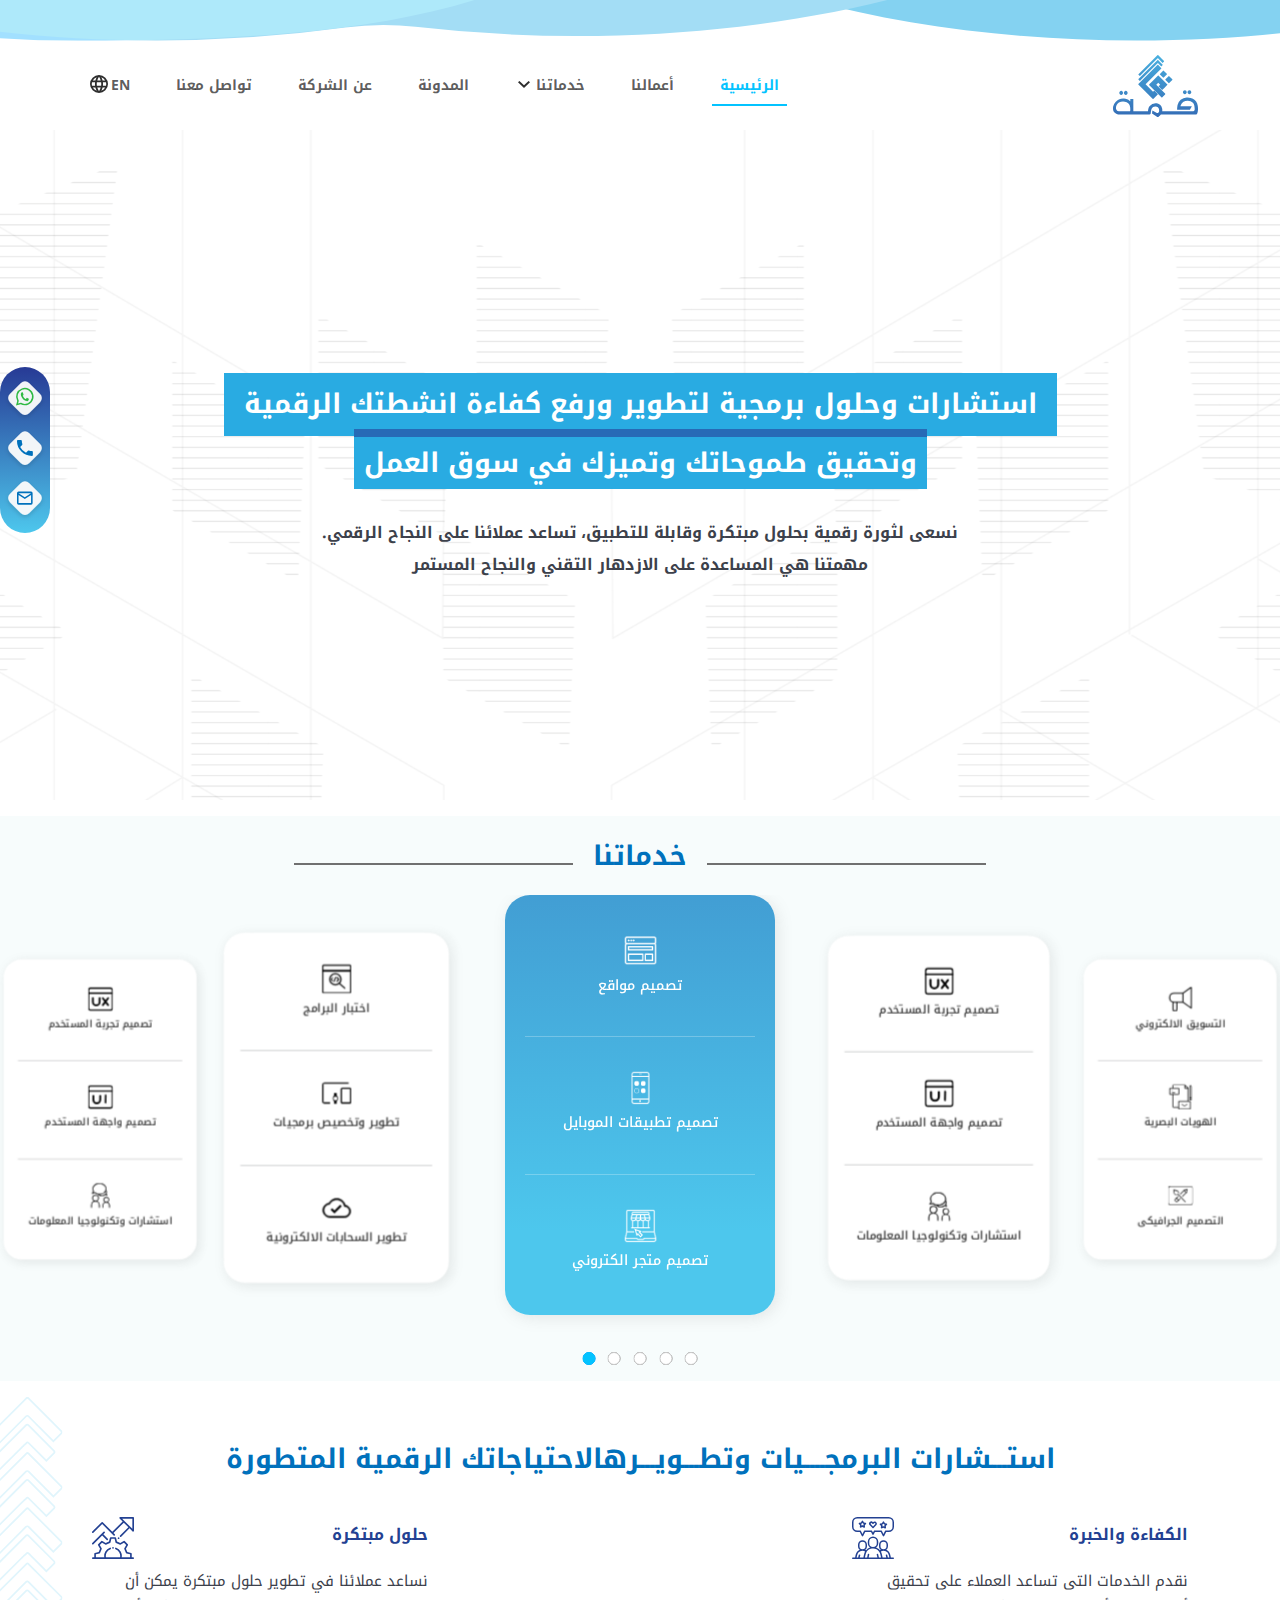
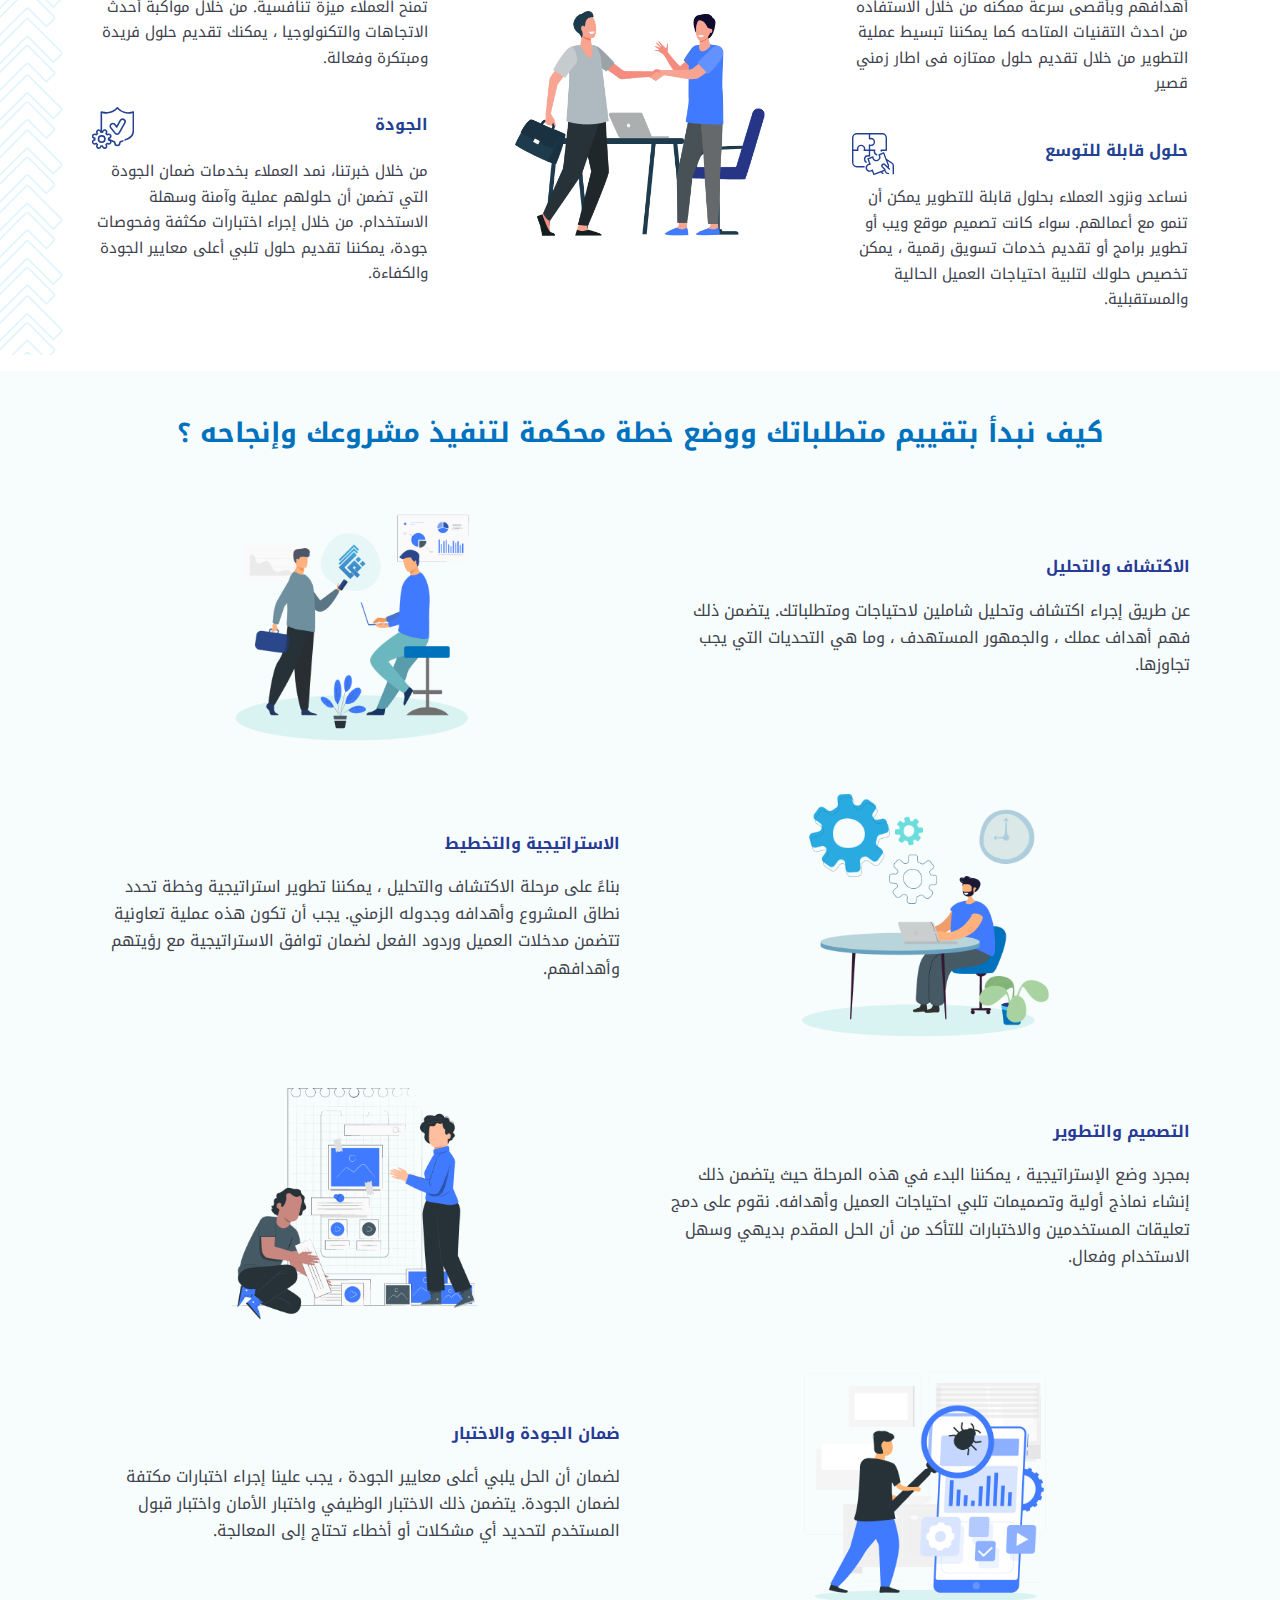
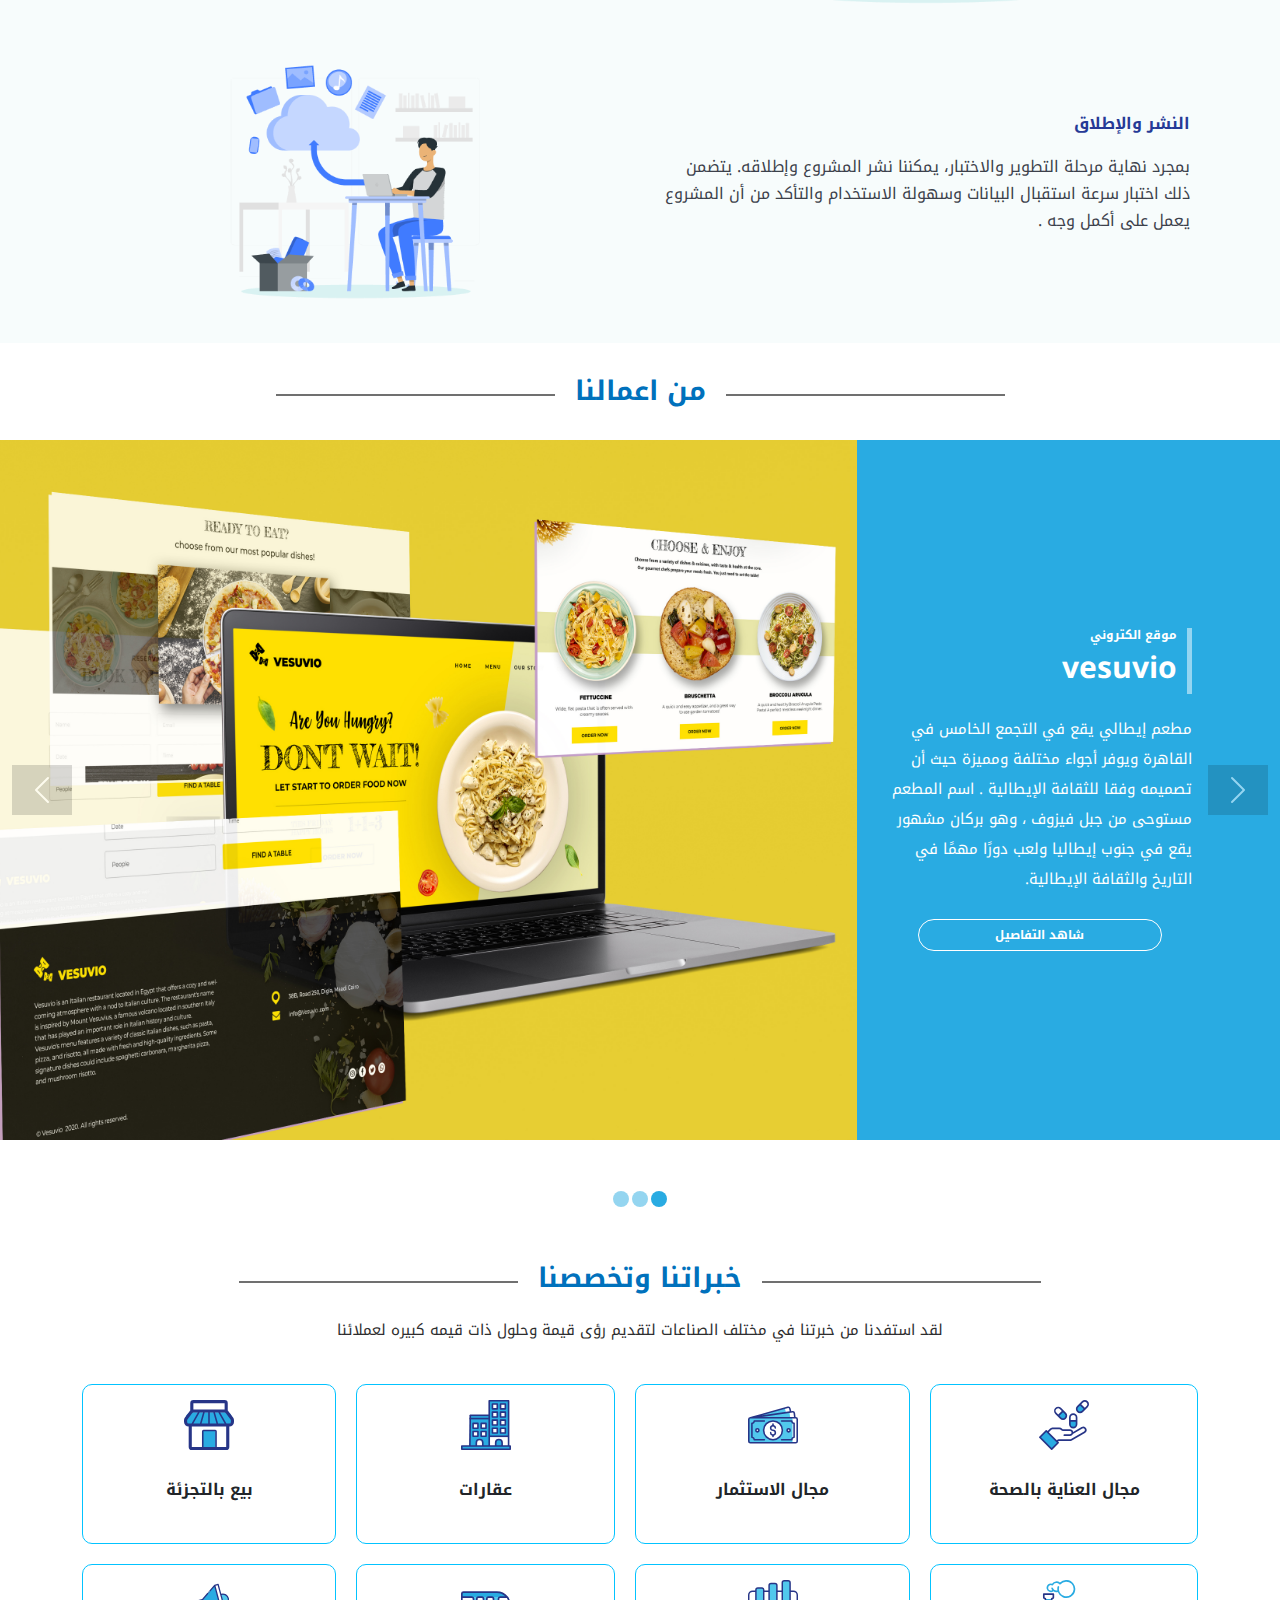
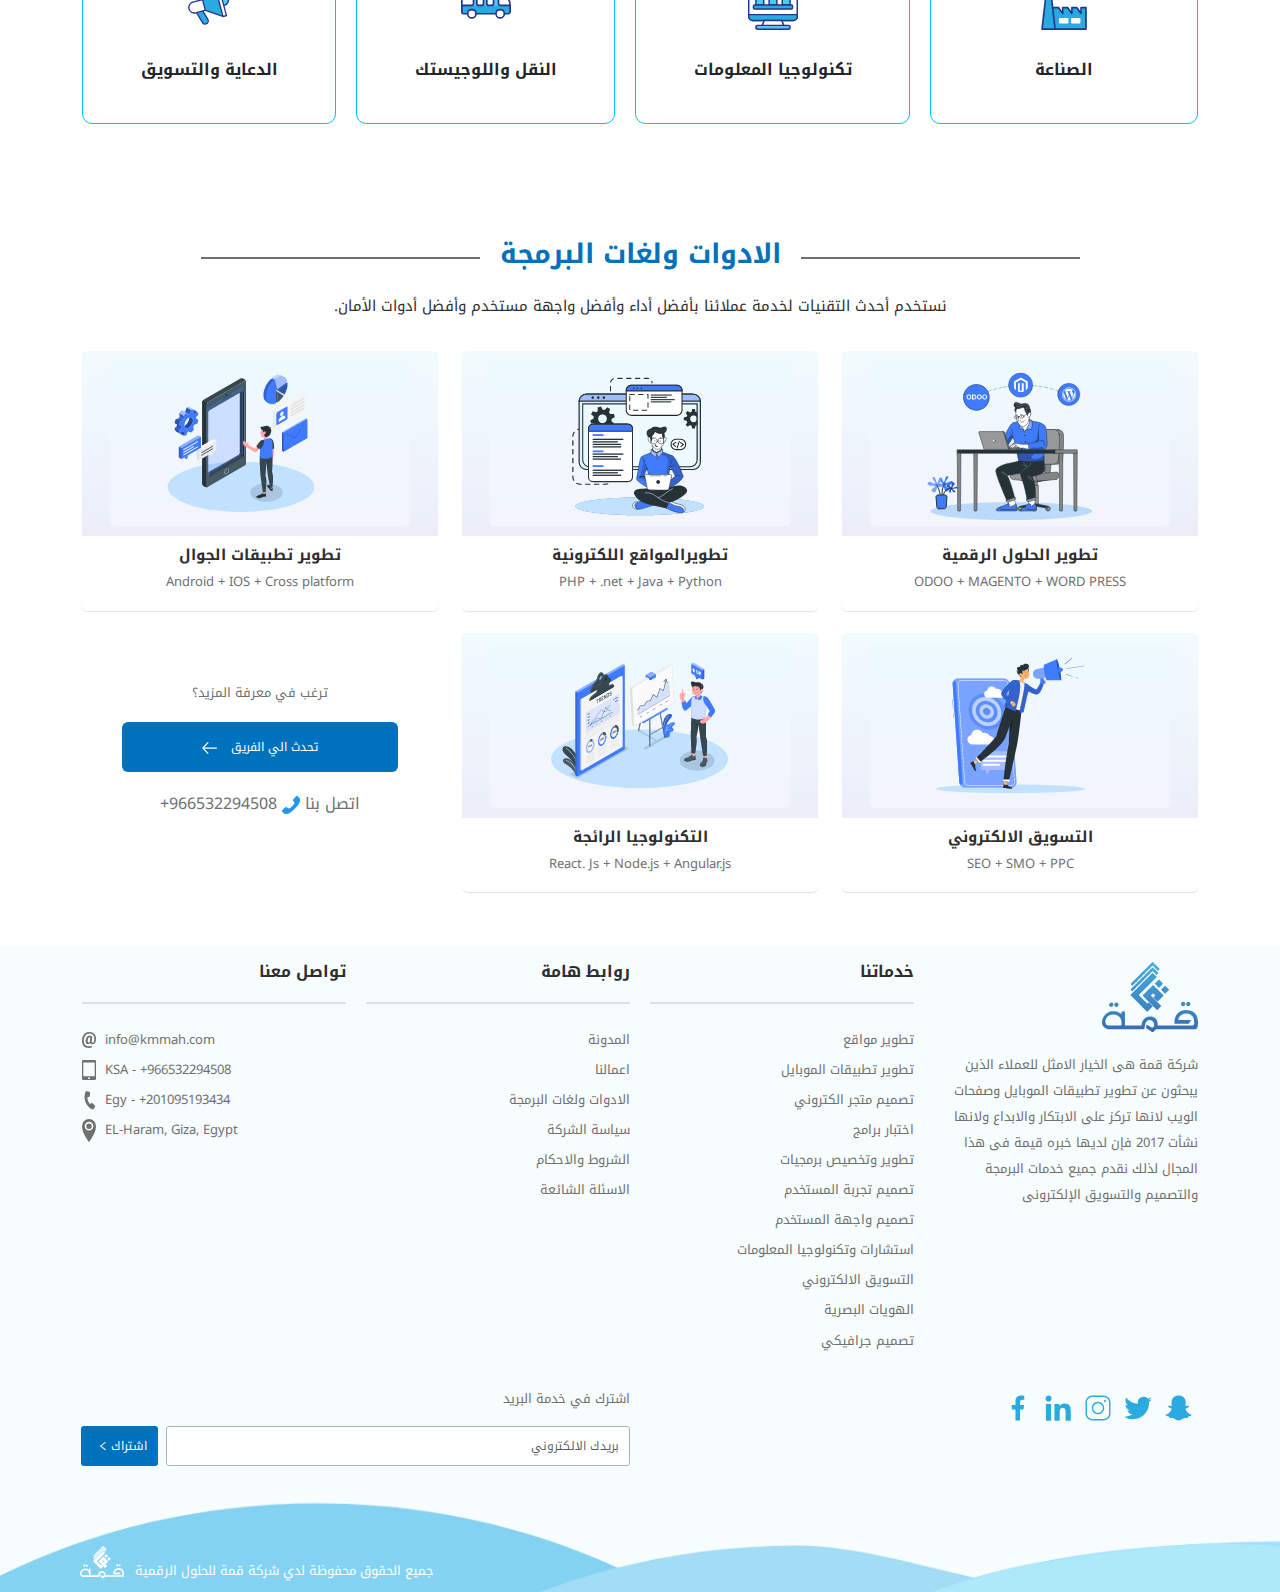
==== commit 24ce58a9: "change prev next arrow to slider our work" ====
--- a/index.html
+++ b/index.html
@@ -816,13 +816,13 @@
               </div>
             </div>
           </div>
-          <button class="carousel-control-prev" type="button" data-bs-target="#carousel-id" data-bs-slide="prev">
+          <button class="carousel-control-prev" type="button" data-bs-target="#carousel-id" data-bs-slide="next">
     <span class="carousel-control-prev-icon" aria-hidden="true"></span>
+    <span class="visually-hidden">Next</span>
+  </button>
+  <button class="carousel-control-next" type="button" data-bs-target="#carousel-id" data-bs-slide="prev">
+    <span class="carousel-control-next-icon" aria-hidden="true"></span>
     <span class="visually-hidden">Previous</span>
-  </button>
-  <button class="carousel-control-next" type="button" data-bs-target="#carousel-id" data-bs-slide="next">
-    <span class="carousel-control-next-icon" aria-hidden="true"></span>
-    <span class="visually-hidden">Next</span>
   </button>
         </div>
       </div>
--- a/css/index.css
+++ b/css/index.css
@@ -378,16 +378,14 @@
   box-shadow: 0px 3px 25px #00000029;
   border: 1px solid #65c7ee;
   border-radius: 8px;
- 
-  transition: display 2s ease-in-out;
-  -webkit-transition: display 2s ease-in-out;
-  -moz-transition: display 2s ease-in-out;
-  -ms-transition: display 2s ease-in-out;
-  -o-transition: display 2s ease-in-out;
+  transition: var(--mainTransitionTim);
+  -webkit-transition: var(--mainTransitionTim);
+  -moz-transition: var(--mainTransitionTim);
+  -ms-transition: var(--mainTransitionTim);
+  -o-transition: var(--mainTransitionTim);
 }
 @media (max-width: 991px) {
   .navbar-expand-lg .navbar-nav .dropdown-menu {
-   
     border: none;
     border-top: 1px solid #65c7ee;
     border-radius: 0;
@@ -395,7 +393,12 @@
     -moz-border-radius: 0;
     -ms-border-radius: 0;
     -o-border-radius: 0;
-  }
+    transition: var(--mainTransitionTim);
+    -webkit-transition: var(--mainTransitionTim);
+    -moz-transition: var(--mainTransitionTim);
+    -ms-transition: var(--mainTransitionTim);
+    -o-transition: var(--mainTransitionTim);
+}
 }
 .navbar-expand-lg .navbar-nav .nav-item:hover svg.down {
   transform: rotate(180deg);
